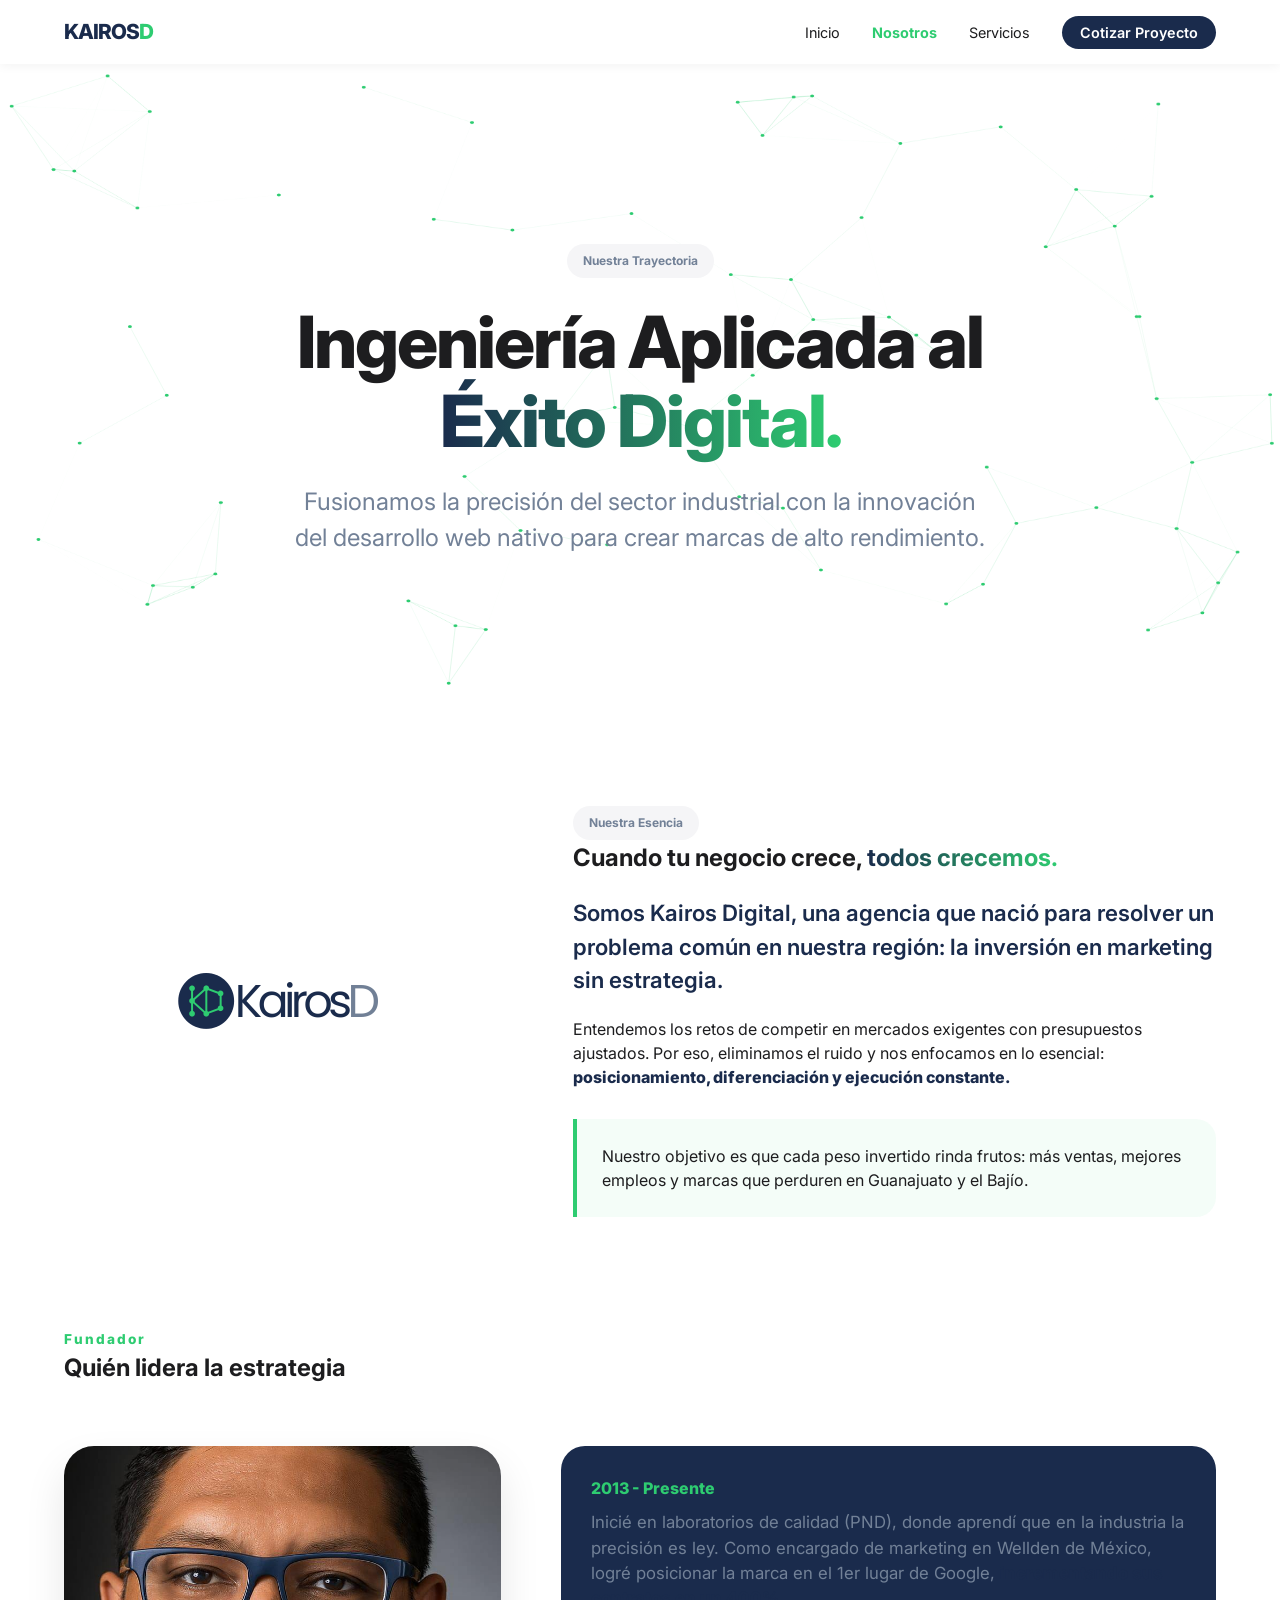
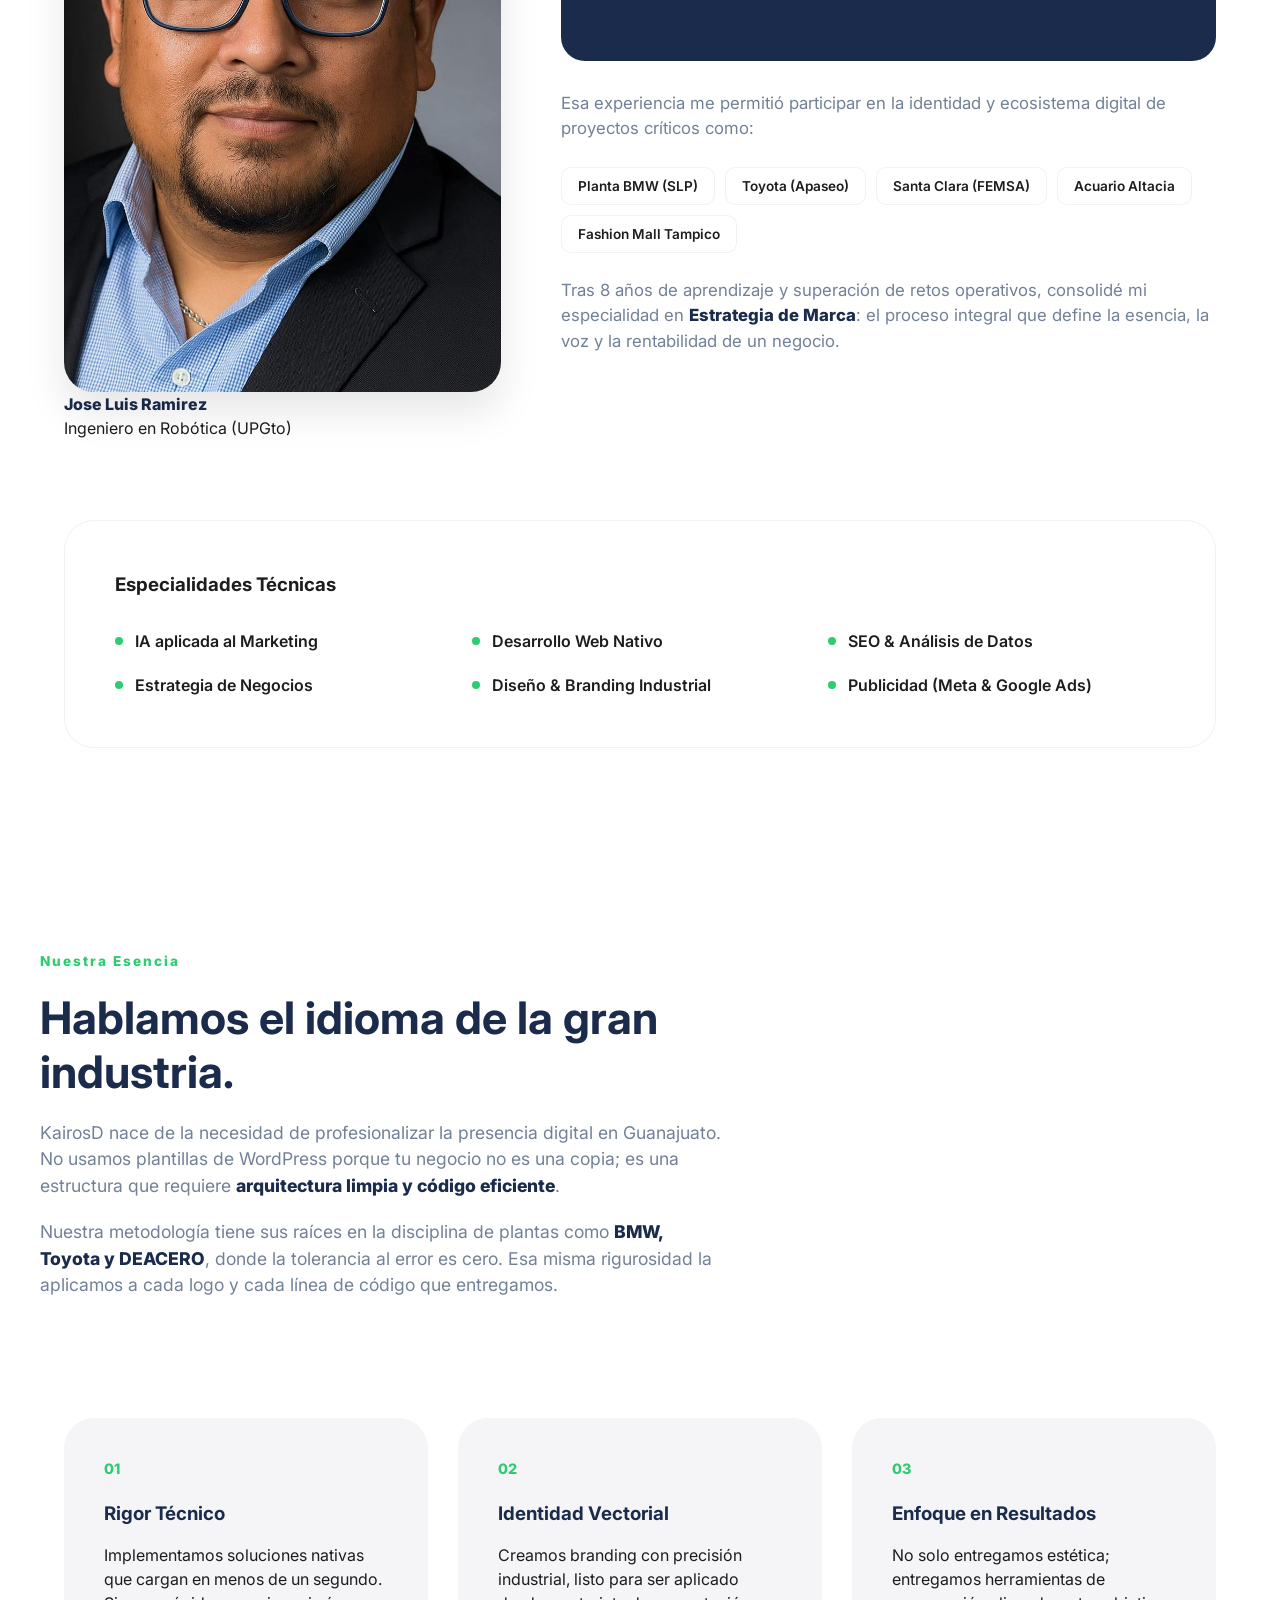
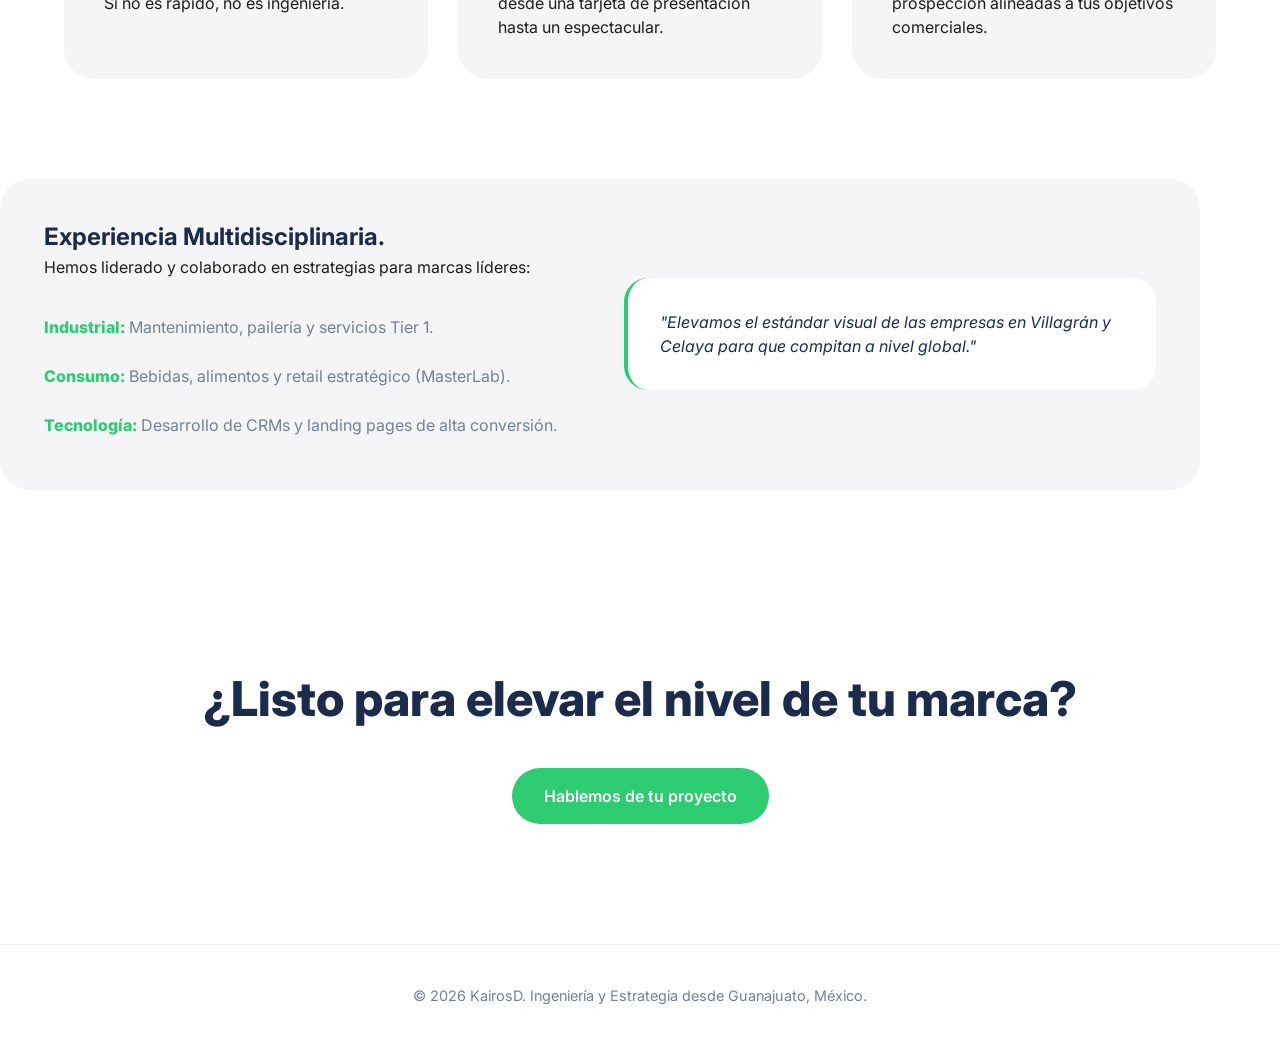
==== nosotros.html @ 1d69c6de "pagina nosotros" ====
<!DOCTYPE html>
<html lang="es">
<head>
    <meta charset="UTF-8">
    <meta name="viewport" content="width=device-width, initial-scale=1.0">
    <title>Nosotros | KairosD - Ingeniería de Marca</title>
    <link rel="stylesheet" href="assets/css/style.css">
    <link href="https://fonts.googleapis.com/css2?family=Inter:wght@300;400;600;800&display=swap" rel="stylesheet">
</head>
<body>

    <header id="navbar">
        <nav class="container">
            <div class="logo">KAIROS<span>D</span></div>
            
            <div class="menu-icon" id="menu-icon">
                <span></span>
                <span></span>
            </div>

            <ul class="nav-links" id="nav-links">
                <li><a href="index.html">Inicio</a></li>
                <li><a href="nosotros.html" class="active">Nosotros</a></li>
                <li><a href="servicios.html">Servicios</a></li>
                <li><a href="contacto.html" class="btn-apple">Cotizar Proyecto</a></li>
            </ul>
        </nav>
    </header>

    <main>
        <section class="hero about-hero">
            <canvas id="particle-canvas"></canvas>
            <div class="container hero-content-wrapper">
                <div class="hero-content reveal">
                    <span class="badge">Nuestra Trayectoria</span>
                    <h1>Ingeniería Aplicada al <br><span class="gradient-text">Éxito Digital.</span></h1>
                    <p>Fusionamos la precisión del sector industrial con la innovación del desarrollo web nativo para crear marcas de alto rendimiento.</p>
                </div>
            </div>
        </section>

<section class="about-description container">
    <div class="about-grid-main">
<div class="about-logo-area reveal">
    <div class="logo-display">
        <img src="assets/img/LogoKairosD.png" alt="KairosD Logo" class="logo-img">
    </div>
</div>
        <div class="about-text-area reveal">
            <span class="badge">Nuestra Esencia</span>
            <h2>Cuando tu negocio crece, <span class="gradient-text">todos crecemos.</span></h2>
            <p class="lead">Somos Kairos Digital, una agencia que nació para resolver un problema común en nuestra región: la inversión en marketing sin estrategia.</p>
            <p>Entendemos los retos de competir en mercados exigentes con presupuestos ajustados. Por eso, eliminamos el ruido y nos enfocamos en lo esencial: <strong>posicionamiento, diferenciación y ejecución constante.</strong></p>
            <div class="impact-box">
                <p>Nuestro objetivo es que cada peso invertido rinda frutos: más ventas, mejores empleos y marcas que perduren en Guanajuato y el Bajío.</p>
            </div>
        </div>
    </div>
</section>

<section class="leader-profile container">
    <div class="leader-header reveal">
        <span class="feature-number">Fundador</span>
        <h2>Quién lidera la estrategia</h2>
    </div>

    <div class="leader-grid">
        <div class="leader-image-container reveal">
            <div class="photo-wrapper">
                <img src="/assets/img/Fundador.jpg" alt="Jose Luis Ramirez - Fundador KairosD">
                <div class="photo-overlay"></div>
            </div>
            <div class="leader-education">
                <p><strong>Jose Luis Ramirez</strong></p>
                <p>Ingeniero en Robótica (UPGto)</p>
            </div>
        </div>

        <div class="leader-content reveal">
            <div class="milestone-card">
                <span class="milestone-year">2013 - Presente</span>
                <p>Inicié en laboratorios de calidad (PND), donde aprendí que en la industria la precisión es ley. Como encargado de marketing en Wellden de México, logré posicionar la marca en el 1er lugar de Google, <strong>incrementando sus contratos en un 400%.</strong></p>
            </div>
            
            <p>Esa experiencia me permitió participar en la identidad y ecosistema digital de proyectos críticos como:</p>
            <div class="projects-tag-cloud">
                <span>Planta BMW (SLP)</span>
                <span>Toyota (Apaseo)</span>
                <span>Santa Clara (FEMSA)</span>
                <span>Acuario Altacia</span>
                <span>Fashion Mall Tampico</span>
            </div>

            <p>Tras 8 años de aprendizaje y superación de retos operativos, consolidé mi especialidad en <strong>Estrategia de Marca</strong>: el proceso integral que define la esencia, la voz y la rentabilidad de un negocio.</p>
        </div>
    </div>

    <div class="skills-section reveal">
        <h3>Especialidades Técnicas</h3>
        <div class="skills-grid">
            <div class="skill-item"><span></span> IA aplicada al Marketing</div>
            <div class="skill-item"><span></span> Desarrollo Web Nativo</div>
            <div class="skill-item"><span></span> SEO & Análisis de Datos</div>
            <div class="skill-item"><span></span> Estrategia de Negocios</div>
            <div class="skill-item"><span></span> Diseño & Branding Industrial</div>
            <div class="skill-item"><span></span> Publicidad (Meta & Google Ads)</div>
        </div>
    </div>
</section>
        
        <section class="manifesto container">
            <div class="manifesto-grid">
                <div class="manifesto-text reveal">
                    <span class="feature-number">Nuestra Esencia</span>
                    <h2>Hablamos el idioma de la gran industria.</h2>
                    <p>KairosD nace de la necesidad de profesionalizar la presencia digital en Guanajuato. No usamos plantillas de WordPress porque tu negocio no es una copia; es una estructura que requiere <strong>arquitectura limpia y código eficiente</strong>.</p>
                    <p>Nuestra metodología tiene sus raíces en la disciplina de plantas como <strong>BMW, Toyota y DEACERO</strong>, donde la tolerancia al error es cero. Esa misma rigurosidad la aplicamos a cada logo y cada línea de código que entregamos.</p>
                </div>
                <div class="manifesto-visual reveal">
                    <div class="glass-box">
                        <span class="stat">8</span>
                        <p>Años escalando marcas en el Bajío</p>
                    </div>
                </div>
            </div>
        </section>

        <section class="values container">
            <div class="values-grid">
                <div class="value-card reveal">
                    <div class="value-icon">01</div>
                    <h3>Rigor Técnico</h3>
                    <p>Implementamos soluciones nativas que cargan en menos de un segundo. Si no es rápido, no es ingeniería.</p>
                </div>
                <div class="value-card reveal">
                    <div class="value-icon">02</div>
                    <h3>Identidad Vectorial</h3>
                    <p>Creamos branding con precisión industrial, listo para ser aplicado desde una tarjeta de presentación hasta un espectacular.</p>
                </div>
                <div class="value-card reveal">
                    <div class="value-icon">03</div>
                    <h3>Enfoque en Resultados</h3>
                    <p>No solo entregamos estética; entregamos herramientas de prospección alineadas a tus objetivos comerciales.</p>
                </div>
            </div>
        </section>

        <section class="authority-nosotros container reveal">
            <div class="container">
                <div class="auth-grid">
                    <div class="auth-text reveal">
                        <h2 style="color: var(--primary);">Experiencia Multidisciplinaria.</h2>
                        <p>Hemos liderado y colaborado en estrategias para marcas líderes:</p>
                        <ul class="auth-list" style="color: var(--secondary);">
                            <li><strong style="color: var(--accent);">Industrial:</strong> Mantenimiento, pailería y servicios Tier 1.</li>
                            <li><strong style="color: var(--accent);">Consumo:</strong> Bebidas, alimentos y retail estratégico (MasterLab).</li>
                            <li><strong style="color: var(--accent);">Tecnología:</strong> Desarrollo de CRMs y landing pages de alta conversión.</li>
                        </ul>
                    </div>
                    <div class="auth-quote reveal" style="border-left: 4px solid var(--accent); background: white;">
                        <p style="color: var(--primary);">"Elevamos el estándar visual de las empresas en Villagrán y Celaya para que compitan a nivel global."</p>
                    </div>
                </div>
            </div>
        </section>

        <section class="final-cta">
            <div class="container reveal">
                <h2>¿Listo para elevar el nivel de tu marca?</h2>
                <a href="contacto.html" class="btn-main">Hablemos de tu proyecto</a>
            </div>
        </section>
    </main>

    <footer>
        <div class="container">
            <p>&copy; 2026 KairosD. Ingeniería y Estrategia desde Guanajuato, México.</p>
        </div>
    </footer>

    <script src="assets/js/particles.js"></script>
    <script src="assets/js/main.js"></script>
</body>
</html>
---- assets/css/style.css ----
:root {
    --primary: #1a2b4c;
    --accent: #2ecc71;
    --secondary: #728197;
    --apple-bg: #f5f5f7;
    --white: #ffffff;
    --text-dark: #1d1d1f;
}

* { 
    margin: 0; 
    padding: 0; 
    box-sizing: border-box; 
}

body {
    font-family: 'Inter', -apple-system, sans-serif;
    color: var(--text-dark);
    background-color: var(--white);
    line-height: 1.5;
    overflow-x: hidden;
}

html, body {
    overflow-x: hidden;
    position: relative;
    width: 100%;
}
.container { 
    max-width: 1200px; 
    margin: 0 auto; 
    padding: 0 24px; 
}

/* --- NAVBAR (siempre visible) --- */
#navbar {
    background: rgba(255, 255, 255, 0.9);
    backdrop-filter: saturate(180%) blur(20px);
    -webkit-backdrop-filter: saturate(180%) blur(20px);
    position: sticky;
    top: 0;
    z-index: 1000;
    width: 100%;
    box-shadow: 0 2px 10px rgba(0,0,0,0.05);
}

nav { 
    height: 64px; 
    display: flex; 
    justify-content: space-between; 
    align-items: center; 
    position: relative;
}

.logo { 
    font-weight: 800; 
    font-size: 1.3rem; 
    color: var(--primary); 
    letter-spacing: -1px; 
    z-index: 1001;
}

.logo span { 
    color: var(--accent); 
}

/* --- MENÚ HAMBURGUESA (solo en móvil) --- */
.menu-icon {
    display: none;
    flex-direction: column;
    cursor: pointer;
    z-index: 1001;
    width: 30px;
    height: 30px;
    justify-content: center;
    align-items: center;
}

.menu-icon span {
    width: 25px;
    height: 3px;
    background: var(--primary);
    margin: 3px 0;
    transition: 0.4s;
    border-radius: 5px;
    display: block;
}

/* Animación del icono a "X" */
.menu-icon.toggle span:nth-child(1) {
    transform: rotate(-45deg) translate(-5px, 6px);
}

.menu-icon.toggle span:nth-child(2) {
    opacity: 0;
}

/* --- NAVIGATION LINKS --- */
.nav-links { 
    display: flex; 
    gap: 32px; 
    list-style: none; 
    align-items: center; 
}

.nav-links a {
    text-decoration: none;
    color: var(--text-dark);
    font-size: 0.9rem;
    transition: color 0.3s, font-weight 0.3s;
    cursor: pointer;
}

.nav-links a:hover {
    color: var(--accent);
}

.nav-links a.active {
    color: var(--accent);
    font-weight: 700;
}

.btn-apple { 
    background: var(--primary); 
    color: white !important; 
    padding: 8px 18px; 
    border-radius: 20px; 
    font-weight: 600; 
}

.btn-apple:hover {
    background: var(--accent);
    color: white !important;
}

/* --- HERO --- */
.hero { 
    padding: 160px 0 80px; 
    text-align: center; 
    background: transparent; 
    position: relative;
    overflow: hidden;
}

#particle-canvas {
    position: absolute;
    top: 0; 
    left: 0;
    width: 100%; 
    height: 100%;
    z-index: 1;
    pointer-events: none;
}

.hero-content-wrapper {
    position: relative;
    z-index: 2;
    pointer-events: none;
}

.hero-content-wrapper a, 
.hero-content-wrapper button {
    pointer-events: auto;
}

.badge { 
    background: var(--apple-bg); 
    padding: 8px 16px; 
    border-radius: 20px; 
    font-size: 0.75rem; 
    font-weight: 700; 
    color: var(--secondary); 
    display: inline-block;
}

.hero h1 { 
    font-size: clamp(2.5rem, 8vw, 4.5rem); 
    font-weight: 800; 
    letter-spacing: -2px; 
    margin: 24px 0; 
    line-height: 1.1; 
}

.gradient-text {
    background: linear-gradient(90deg, var(--primary), var(--accent));
    background-clip: text; 
    -webkit-background-clip: text;
    -webkit-text-fill-color: transparent; 
    color: transparent;
}

.hero p { 
    font-size: clamp(1.1rem, 3vw, 1.5rem); 
    color: var(--secondary); 
    max-width: 700px; 
    margin: 0 auto 40px; 
}

.cta-group { 
    display: flex; 
    justify-content: center; 
    align-items: center; 
    gap: 20px; 
}

.btn-main { 
    background: var(--accent); 
    color: white; 
    padding: 16px 32px; 
    border-radius: 30px; 
    text-decoration: none; 
    font-weight: 600; 
    transition: 0.3s; 
    display: inline-block;
}

.btn-main:hover {
    background: var(--primary);
    transform: translateY(-2px);
    box-shadow: 0 10px 20px rgba(46, 204, 113, 0.2);
}

.btn-link { 
    color: var(--primary); 
    text-decoration: none; 
    font-weight: 600; 
    transition: 0.3s;
}

.btn-link:hover {
    color: var(--accent);
    transform: translateX(5px);
}

/* --- PROBLEM & TECH STACK --- */
.problem { 
    padding: 80px 0; 
    background: white; 
}

.glass-card { 
    background: white; 
    padding: clamp(2rem, 5vw, 4rem); 
    border-radius: 24px; 
    box-shadow: 0 10px 30px rgba(0,0,0,0.03); 
    text-align: center; 
}

.tech-stack { 
    display: flex; 
    justify-content: center; 
    align-items: center; 
    gap: 20px; 
    margin-top: 40px; 
    flex-wrap: wrap; 
}

@keyframes iconWave {
    0%, 100% { 
        transform: scale(1); 
        opacity: 0.5; 
        filter: grayscale(100%); 
    }
    50% { 
        transform: scale(1.3); 
        opacity: 1; 
        filter: grayscale(0%); 
    }
}

.tech-stack img { 
    width: 35px; 
    height: 35px; 
    transition: 0.4s; 
    animation: iconWave 3s infinite ease-in-out;
}

.tech-stack:hover img {
    animation-play-state: paused;
    opacity: 0.3;
    filter: grayscale(100%);
}

.tech-stack img:hover { 
    transform: scale(1.4) !important; 
    opacity: 1 !important; 
    filter: grayscale(0%) !important; 
}

.tech-stack img:nth-child(1) { animation-delay: 0.0s; }
.tech-stack img:nth-child(2) { animation-delay: 0.2s; }
.tech-stack img:nth-child(3) { animation-delay: 0.4s; }
.tech-stack img:nth-child(4) { animation-delay: 0.6s; }
.tech-stack img:nth-child(5) { animation-delay: 0.8s; }
.tech-stack img:nth-child(6) { animation-delay: 1.0s; }

/* --- SECCIÓN DE SERVICIOS --- */
.service-grid { 
    display: grid; 
    grid-template-columns: repeat(auto-fit, minmax(320px, 1fr)); 
    gap: 32px; 
    padding: 60px 0; 
}

.service-card { 
    background: linear-gradient(145deg, #ffffff, #fbfbfb);
    padding: 32px; 
    border-radius: 28px; 
    border: 1px solid rgba(0,0,0,0.05); 
    transition: all 0.4s cubic-bezier(0.165, 0.84, 0.44, 1);
    display: flex; 
    flex-direction: column; 
    justify-content: space-between;
}

.service-card:hover { 
    border-color: var(--accent); 
    transform: translateY(-8px); 
    box-shadow: 0 20px 40px rgba(46, 204, 113, 0.08); 
}

.service-image {
    width: 100%; 
    aspect-ratio: 1 / 1; 
    margin-bottom: 24px; 
    border-radius: 20px;
    overflow: hidden; 
    position: relative; 
    background-color: var(--apple-bg); 
    display: flex; 
    justify-content: center; 
    align-items: center;
}

.service-image img { 
    width: 100%; 
    height: 100%; 
    object-fit: cover; 
    transition: transform 0.6s ease; 
}

.service-card:hover .service-image img { 
    transform: scale(1.1); 
}

.service-tag {
    position: absolute; 
    bottom: 15px; 
    left: 15px; 
    background: rgba(26, 43, 76, 0.85);
    color: white; 
    padding: 6px 14px; 
    border-radius: 12px; 
    font-size: 0.7rem; 
    font-weight: 700;
    text-transform: uppercase; 
    letter-spacing: 1px; 
    backdrop-filter: blur(8px);
}

.service-info h3 { 
    margin-bottom: 12px; 
    font-size: 1.6rem; 
    color: var(--primary); 
}

.service-features { 
    list-style: none; 
    margin: 24px 0; 
    padding: 0; 
}

.service-features li { 
    font-size: 0.9rem; 
    color: var(--secondary); 
    margin-bottom: 10px; 
    display: flex; 
    align-items: center; 
    gap: 12px; 
}

.service-features li span { 
    color: var(--accent); 
    font-weight: 800; 
}

.service-link { 
    display: inline-block; 
    color: var(--primary); 
    text-decoration: none; 
    font-weight: 700; 
    font-size: 0.95rem; 
    transition: 0.3s;
}

.service-link:hover {
    color: var(--accent);
    transform: translateX(5px);
}

/* --- FEATURES GRID --- */
.features-grid { 
    display: grid; 
    grid-template-columns: repeat(auto-fit, minmax(250px, 1fr)); 
    gap: 32px; 
    padding: 100px 0; 
}

.feature-item { 
    position: relative; 
    padding: 20px; 
    transition: 0.3s; 
}

.feature-header { 
    display: flex; 
    align-items: center; 
    gap: 15px; 
    margin-bottom: 20px; 
}

.feature-number { 
    font-size: 0.85rem; 
    font-weight: 800; 
    color: var(--accent); 
    letter-spacing: 2px; 
}

.feature-line { 
    height: 1px; 
    flex-grow: 1; 
    background: linear-gradient(90deg, var(--accent), transparent); 
    opacity: 0.3; 
}

.feature-item h4 { 
    font-size: 1.25rem; 
    font-weight: 700; 
    color: var(--primary); 
    margin-bottom: 12px; 
}

.feature-item p { 
    font-size: 0.95rem; 
    color: var(--secondary); 
    line-height: 1.6; 
}

.feature-item:hover { 
    transform: translateY(-5px); 
}

.feature-item:hover .feature-line { 
    opacity: 1; 
    background: linear-gradient(90deg, var(--accent), var(--primary)); 
}

/* --- AUTHORITY & FOOTER --- */
.authority { 
    background: var(--primary); 
    color: white; 
    padding: 80px 0; 
}

.auth-grid { 
    display: grid; 
    grid-template-columns: repeat(auto-fit, minmax(300px, 1fr)); 
    gap: 48px; 
    align-items: center; 
}

.auth-list { 
    list-style: none; 
    margin-top: 24px; 
}

.auth-list li { 
    padding: 12px 0; 
    border-bottom: 1px solid rgba(255,255,255,0.1); 
}

.auth-quote { 
    background: rgba(255,255,255,0.05); 
    padding: 32px; 
    border-radius: 24px; 
    font-style: italic; 
}

/* --- FINAL CTA --- */
.final-cta { 
    padding: 120px 0; 
    text-align: center; 
}

.final-cta .container {
    display: flex;
    flex-direction: column;
    align-items: center;
    gap: 40px;
}

.final-cta h2 {
    font-size: clamp(2rem, 5vw, 3rem);
    font-weight: 800;
    color: var(--primary);
    line-height: 1.2;
    margin-bottom: 0;
}

footer { 
    padding: 40px 0; 
    border-top: 1px solid #eee; 
    text-align: center; 
    color: var(--secondary); 
    font-size: 0.9rem; 
}

/* --- ANIMACIONES --- */
.reveal { 
    opacity: 0; 
    transform: translateY(30px); 
    transition: 1s ease; 
}

.reveal.active { 
    opacity: 1; 
    transform: translateY(0); 
}

/* --- ESTILOS PÁGINA NOSOTROS --- */
.about-hero {
    padding: 180px 0 100px;
}

.manifesto { 
    padding: 100px 0; 
}

.manifesto-grid {
    display: grid;
    grid-template-columns: 1.2fr 0.8fr;
    gap: 60px;
    align-items: center;
}

.manifesto-text h2 {
    font-size: 2.8rem;
    margin: 20px 0;
    color: var(--primary);
    line-height: 1.2;
}

.manifesto-text p {
    color: var(--secondary);
    margin-bottom: 20px;
    font-size: 1.1rem;
}

.glass-box {
    background: linear-gradient(135deg, rgba(46, 204, 113, 0.1), rgba(255, 255, 255, 0.4));
    border: 1px solid rgba(46, 204, 113, 0.2);
    padding: 60px;
    border-radius: 40px;
    text-align: center;
    backdrop-filter: blur(10px);
    transition: 0.5s;
}

.glass-box:hover {
    transform: scale(1.05);
    background: rgba(46, 204, 113, 0.15);
}

.stat {
    display: block;
    font-size: 4rem;
    font-weight: 800;
    color: var(--accent);
    margin-bottom: 10px;
}

.values-grid {
    display: grid;
    grid-template-columns: repeat(auto-fit, minmax(300px, 1fr));
    gap: 30px;
    margin-bottom: 100px;
}

.value-card {
    background: var(--apple-bg);
    padding: 40px;
    border-radius: 30px;
    transition: 0.4s cubic-bezier(0.165, 0.84, 0.44, 1);
}

.value-card:hover {
    background: var(--white);
    box-shadow: 0 30px 60px rgba(0,0,0,0.05);
    transform: translateY(-10px);
}

.value-icon {
    font-size: 0.9rem;
    font-weight: 800;
    color: var(--accent);
    margin-bottom: 20px;
}

.value-card h3 {
    margin-bottom: 15px;
    color: var(--primary);
}

.about-grid-main {
    display: grid;
    grid-template-columns: 1fr 1.5fr;
    gap: 80px;
    padding: 100px 0;
    align-items: center;
}

.logo-display {
    background: white;
    padding: 80px;
    border-radius: 40px;
    text-align: center;
}

.logo-display .logo { 
    font-size: 3rem; 
}

.logo-img {
    max-width: 250px; /* Ajusta este ancho según el diseño de tu logo */
    height: auto;     /* Mantiene la proporción */
    display: block;
    margin: 0 auto 20px; /* Lo centra y le da espacio respecto a la tagline */
    transition: transform 0.3s ease;
}

/* Efecto sutil al pasar el mouse (opcional, estilo Apple) */
.logo-display:hover .logo-img {
    transform: scale(1.02);
}
.tagline { 
    margin-top: 15px; 
    font-weight: 700; 
    color: var(--secondary); 
    font-size: 0.8rem; 
    text-transform: uppercase; 
}

.lead { 
    font-size: 1.4rem; 
    font-weight: 600; 
    color: var(--primary); 
    margin: 20px 0; 
}

.impact-box {
    margin-top: 30px;
    padding: 25px;
    border-left: 4px solid var(--accent);
    background: rgba(46, 204, 113, 0.05);
    border-radius: 0 20px 20px 0;
}

.leader-profile { 
    padding-bottom: 100px; 
}

.leader-header { 
    margin-bottom: 60px; 
}

.leader-grid {
    display: grid;
    grid-template-columns: 0.8fr 1.2fr;
    gap: 60px;
}

.photo-wrapper {
    width: 100%;
    aspect-ratio: 4/5;
    background: var(--apple-bg);
    border-radius: 30px;
    overflow: hidden;
    position: relative;
    box-shadow: 0 20px 40px rgba(0,0,0,0.1);
}

.photo-wrapper img { 
    width: 100%; 
    height: 100%; 
    object-fit: cover; 
}

.milestone-card {
    background: var(--primary);
    color: white;
    padding: 30px;
    border-radius: 24px;
    margin-bottom: 30px;
}

.milestone-year { 
    color: var(--accent); 
    font-weight: 800; 
    display: block; 
    margin-bottom: 10px; 
}

.projects-tag-cloud {
    display: flex;
    flex-wrap: wrap;
    gap: 10px;
    margin: 25px 0;
}

.projects-tag-cloud span {
    background: white;
    border: 1px solid rgba(0,0,0,0.05);
    padding: 8px 16px;
    border-radius: 10px;
    font-size: 0.85rem;
    font-weight: 600;
    transition: 0.3s;
}

.projects-tag-cloud span:hover {
    border-color: var(--accent);
    color: var(--accent);
    transform: translateY(-2px);
}

.skills-section {
    margin-top: 80px;
    background: var(--white);
    padding: 50px;
    border-radius: 30px;
    border: 1px solid rgba(0,0,0,0.05);
}

.skills-grid {
    display: grid;
    grid-template-columns: repeat(auto-fit, minmax(250px, 1fr));
    gap: 20px;
    margin-top: 30px;
}

.skill-item {
    display: flex;
    align-items: center;
    gap: 12px;
    font-weight: 600;
}

.skill-item span {
    width: 8px;
    height: 8px;
    background: var(--accent);
    border-radius: 50%;
}

.leader-content p {
    margin-bottom: 20px;
    font-size: 1.05rem;
    color: var(--secondary);
}

strong {
    color: var(--primary);
    font-weight: 800;
}

.authority-nosotros {
    background: var(--apple-bg);
    color: var(--text-dark);
    border-radius: 30px; /* Reducido un poco para móvil */
    margin: 0 0 60px 0; /* Quitamos el margen lateral (20px) que empujaba el contenido */
    padding: 40px 20px; /* El padding interno crea el espacio con el borde */
    width: 100%;
}

/* --- MEDIA QUERIES (MÓVIL) --- */
@media (max-width: 850px) {
    .menu-icon {
        display: flex;
    }

    /* Reset para móvil - los enlaces no deben mostrarse en absoluto cuando están ocultos */
    .nav-links {
        position: fixed;
        top: 64px;
        right: -110%; /* Cambiamos de right a left para mejor control */
        width: 100%;
        height: calc(100vh - 64px);
        flex-direction: column;
        background: white;
        padding: 40px;
        transition: 0.4s cubic-bezier(0.165, 0.84, 0.44, 1); /* Cambiamos a left */
        display: flex;
        z-index: 999;
        box-shadow: -5px 0 20px rgba(0,0,0,0.1);
        visibility: hidden;
        pointer-events: none;
    }

    .nav-links.active {
        right: 0; /* Ahora se desliza desde la izquierda */
        visibility: visible;
        pointer-events: auto;
    }

    /* Aseguramos que el body no pueda hacer scroll cuando el menú está abierto */
    body.menu-open {
        overflow: hidden;
    }

    .nav-links li {
        width: 100%;
        text-align: center;
        opacity: 0;
        transform: translateY(20px);
        transition: opacity 0.3s ease, transform 0.3s ease;
        transition-delay: 0.1s;
    }

    .nav-links.active li {
        opacity: 1;
        transform: translateY(0);
    }

    /* Efecto escalonado para los items del menú */
    .nav-links.active li:nth-child(1) { transition-delay: 0.1s; }
    .nav-links.active li:nth-child(2) { transition-delay: 0.2s; }
    .nav-links.active li:nth-child(3) { transition-delay: 0.3s; }
    .nav-links.active li:nth-child(4) { transition-delay: 0.4s; }

    .nav-links a {
        display: block;
        padding: 15px;
        font-size: 1.1rem;
        border-bottom: 1px solid rgba(0,0,0,0.05);
        width: 100%;
        text-align: center;
    }

    .nav-links a.btn-apple {
        margin-top: 20px;
        border-bottom: none;
        background: var(--primary);
        color: white !important;
        border-radius: 30px;
        padding: 15px 30px;
        width: auto;
        display: inline-block;
    }

    .cta-group {
        flex-direction: column;
        width: 100%;
    }
    
    .cta-group a {
        width: 100%;
        text-align: center;
    }
    
    .logo {
        font-size: 1.1rem;
        z-index: 1000;
    }

    .logo-display {
        padding: 40px 20px;
        width: 100%;
        border-radius: 24px;
    }

    /* Overlay para cuando el menú está abierto */
    .menu-overlay {
        display: none;
        position: fixed;
        top: 0;
        left: 0;
        width: 100%;
        height: 100%;
        background: rgba(0, 0, 0, 0.5);
        z-index: 998;
        opacity: 0;
        transition: opacity 0.3s ease;
    }

    .menu-overlay.active {
        display: block;
        opacity: 1;
    }
    
    .manifesto-grid {
        grid-template-columns: 1fr;
        text-align: center;
    }
    
    .manifesto-text h2 { 
        font-size: 2rem; 
    }

    .hero {
        overflow: hidden;
        position: relative;
        width: 100%;
        padding: 120px 0 60px;
    }

    .btn-main, .btn-link {
        display: block;
        width: 100%;
    }

    .about-grid-main {
        display: flex;
        flex-direction: column;
        gap: 40px;
        width: 100%;
    }

    /* Aseguramos que el área del logo no sea más ancha que la pantalla */
    .about-logo-area {
        width: 100%;
        display: flex;
        justify-content: center;
        text-align: center;
    }

    /* Ajustamos el área de texto para que respete los bordes */
    .about-text-area {
        width: 100%;
        padding: 0; /* Quitamos paddings laterales que puedan sumar ancho */
    }

    /* Reducimos el tamaño del título para que no fuerce el ancho */
    .about-text-area h2 {
        font-size: 1.8rem;
        line-height: 1.3;
    }

    /* La caja de impacto debe ser flexible */
    .impact-box {
        margin: 20px 0;
        padding: 20px;
        width: 100%;
    }

    .logo-img {
        max-width: 180px; /* Más pequeño en celulares para que no sature */
    }
    
    .logo-display {
        padding: 40px 20px; /* Reducimos el espacio interno en móvil */
    }
}

@media (max-width: 900px) {
    .about-grid-main, 
    .leader-grid { 
        grid-template-columns: 1fr; 
        gap: 40px; 
    }
    
    .about-logo-area { 
        order: 2; 
    }
    
    .about-text-area { 
        order: 1; 
    }
}

@media (min-width: 851px) and (max-width: 1024px) {
    .hero h1 {
        font-size: 3.5rem;
    }
    
    .service-grid {
        grid-template-columns: repeat(2, 1fr);
    }
}
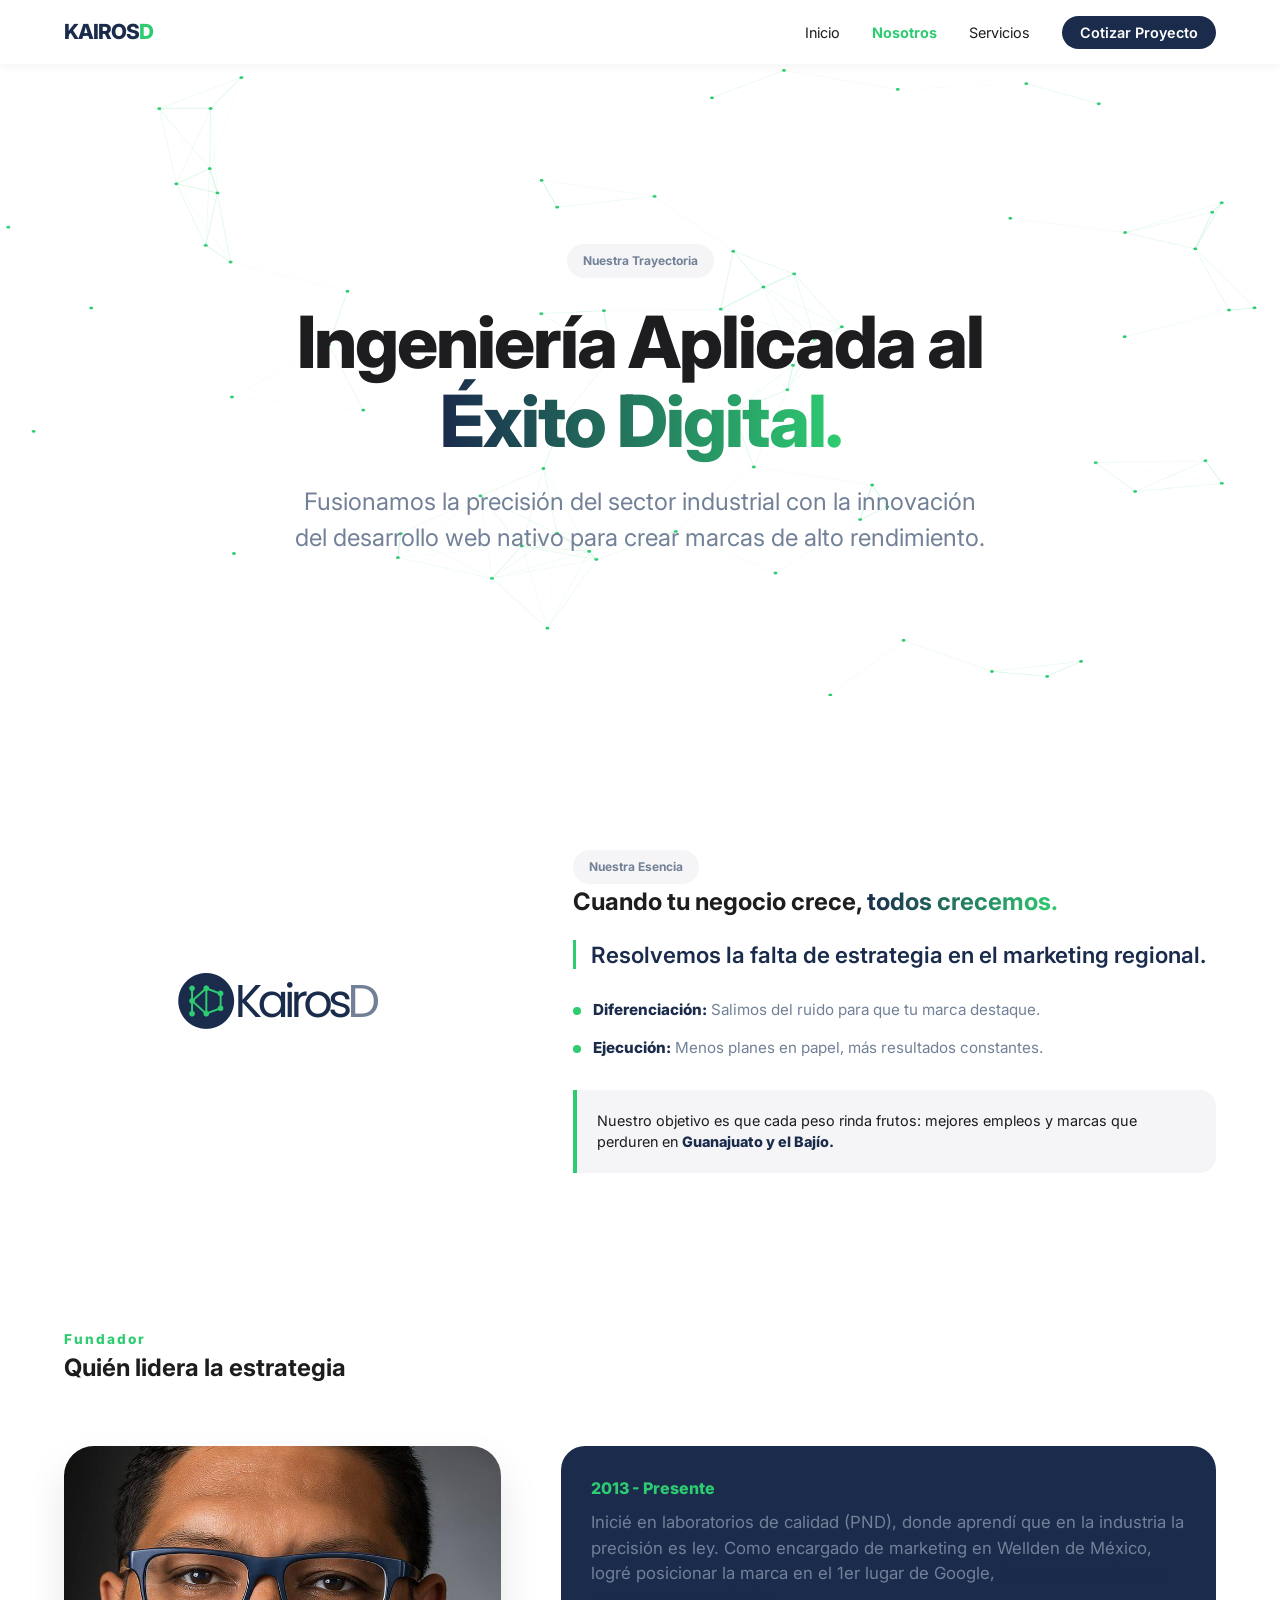
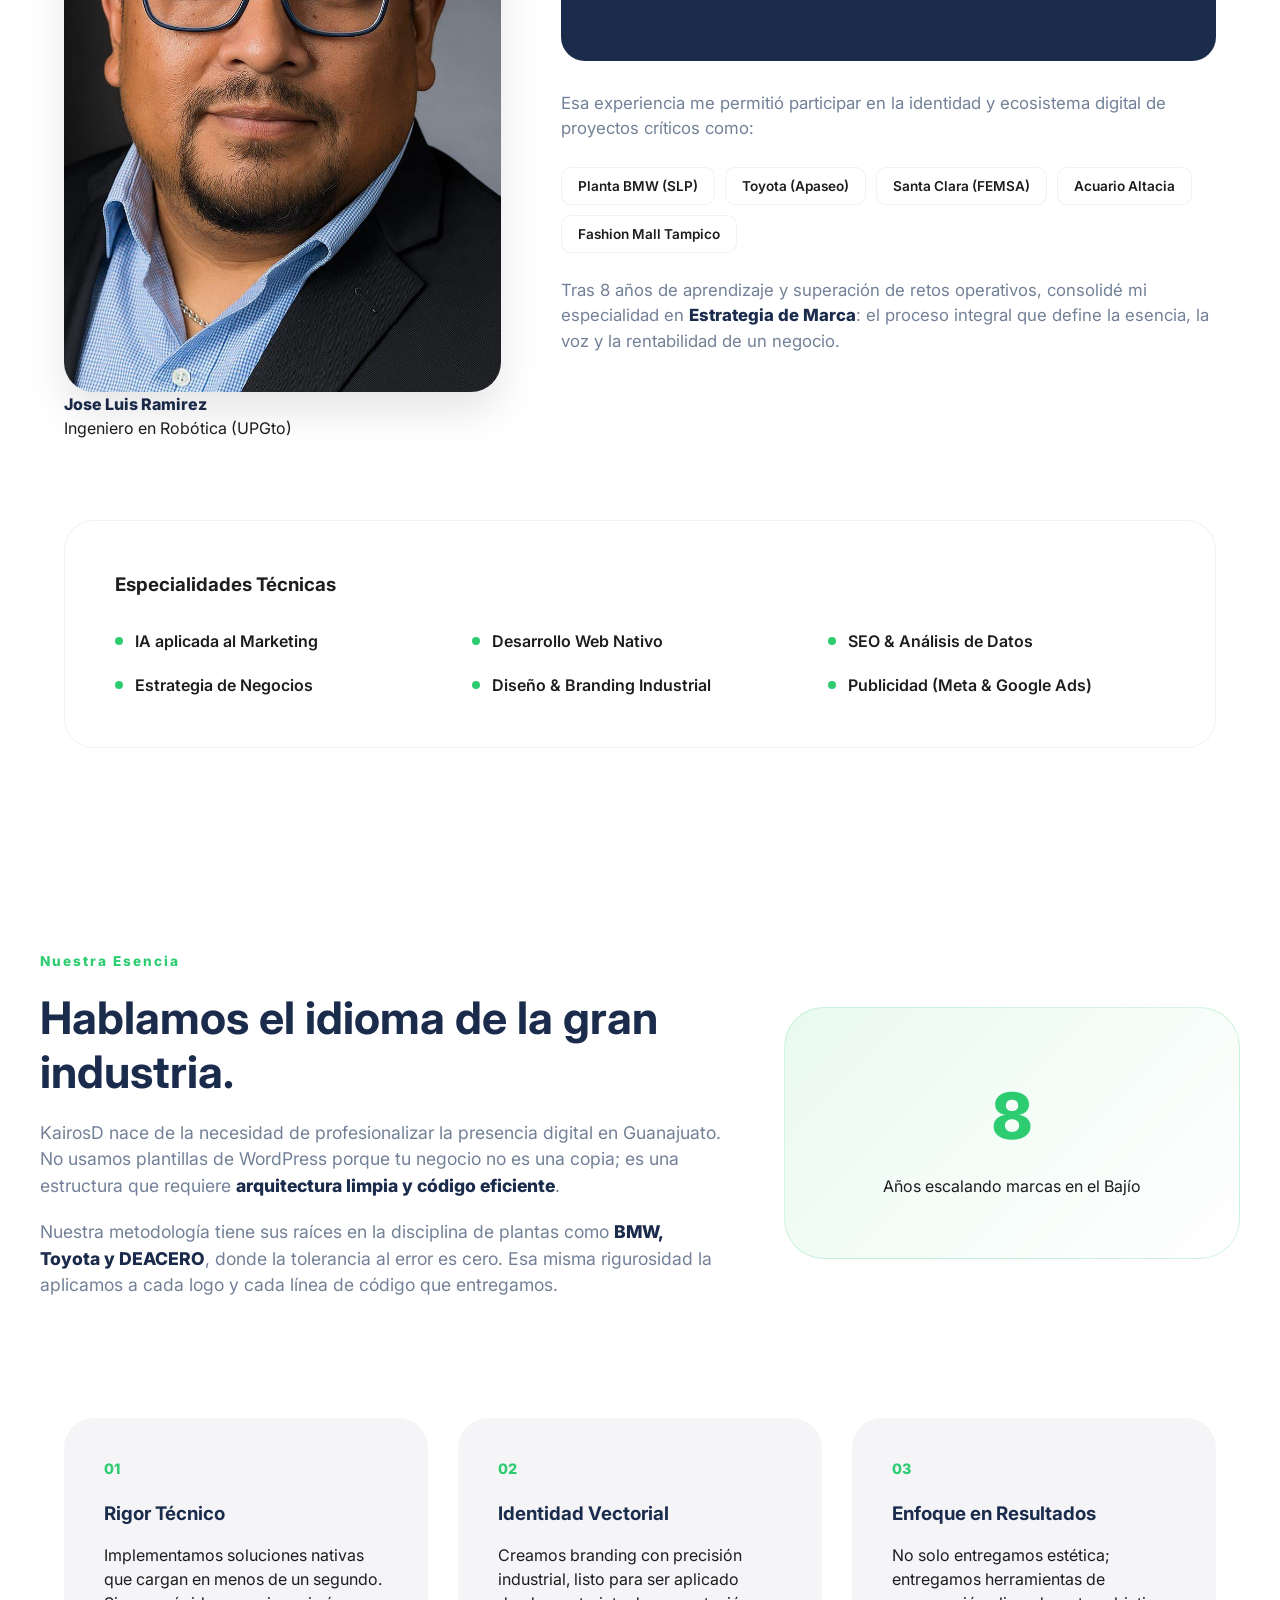
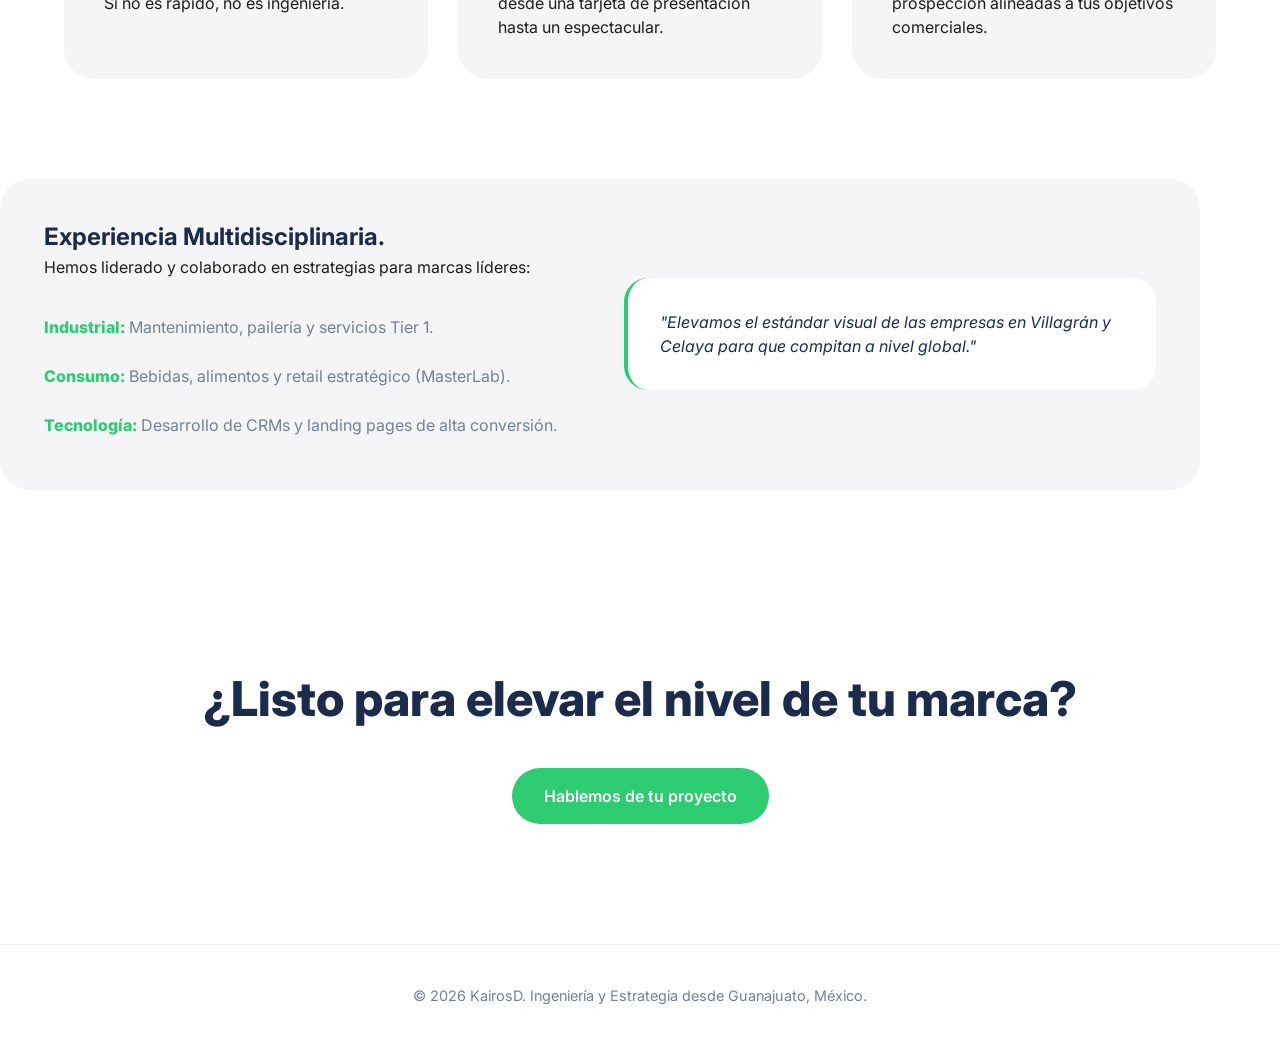
==== commit 3d0ff36b: "pagina nosotros" ====
--- a/nosotros.html
+++ b/nosotros.html
@@ -41,18 +41,31 @@
 
 <section class="about-description container">
     <div class="about-grid-main">
-<div class="about-logo-area reveal">
-    <div class="logo-display">
-        <img src="assets/img/LogoKairosD.png" alt="KairosD Logo" class="logo-img">
-    </div>
-</div>
+        <div class="about-logo-area reveal">
+            <div class="logo-display">
+                <img src="assets/img/LogoKairosD.png" alt="KairosD Logo" class="logo-img">
+            </div>
+        </div>
+        
         <div class="about-text-area reveal">
             <span class="badge">Nuestra Esencia</span>
             <h2>Cuando tu negocio crece, <span class="gradient-text">todos crecemos.</span></h2>
-            <p class="lead">Somos Kairos Digital, una agencia que nació para resolver un problema común en nuestra región: la inversión en marketing sin estrategia.</p>
-            <p>Entendemos los retos de competir en mercados exigentes con presupuestos ajustados. Por eso, eliminamos el ruido y nos enfocamos en lo esencial: <strong>posicionamiento, diferenciación y ejecución constante.</strong></p>
+            
+            <p class="lead">Resolvemos la falta de estrategia en el marketing regional.</p>
+            
+            <div class="about-features">
+                <div class="about-feature-item">
+                    <span class="dot"></span>
+                    <p><strong>Diferenciación:</strong> Salimos del ruido para que tu marca destaque.</p>
+                </div>
+                <div class="about-feature-item">
+                    <span class="dot"></span>
+                    <p><strong>Ejecución:</strong> Menos planes en papel, más resultados constantes.</p>
+                </div>
+            </div>
+
             <div class="impact-box">
-                <p>Nuestro objetivo es que cada peso invertido rinda frutos: más ventas, mejores empleos y marcas que perduren en Guanajuato y el Bajío.</p>
+                <p>Nuestro objetivo es que cada peso rinda frutos: mejores empleos y marcas que perduren en <strong>Guanajuato y el Bajío.</strong></p>
             </div>
         </div>
     </div>
--- a/assets/css/style.css
+++ b/assets/css/style.css
@@ -658,11 +658,11 @@
 }
 
 .impact-box {
-    margin-top: 30px;
-    padding: 25px;
+    background: var(--apple-bg); /* Fondo suave */
     border-left: 4px solid var(--accent);
-    background: rgba(46, 204, 113, 0.05);
-    border-radius: 0 20px 20px 0;
+    padding: 20px;
+    border-radius: 0 16px 16px 0;
+    font-size: 0.9rem;
 }
 
 .leader-profile { 
@@ -780,6 +780,42 @@
     margin: 0 0 60px 0; /* Quitamos el margen lateral (20px) que empujaba el contenido */
     padding: 40px 20px; /* El padding interno crea el espacio con el borde */
     width: 100%;
+}
+
+.about-text-area .lead {
+    font-size: clamp(1.1rem, 4vw, 1.4rem); /* Tamaño fluido */
+    line-height: 1.3;
+    margin-bottom: 25px;
+    color: var(--primary);
+    border-left: 3px solid var(--accent); /* Un toque visual de diseño Apple */
+    padding-left: 15px;
+}
+
+.about-features {
+    display: flex;
+    flex-direction: column;
+    gap: 15px;
+    margin: 30px 0;
+}
+
+.about-feature-item {
+    display: flex;
+    align-items: flex-start;
+    gap: 12px;
+}
+
+.about-feature-item .dot {
+    min-width: 8px;
+    height: 8px;
+    background: var(--accent);
+    border-radius: 50%;
+    margin-top: 8px;
+}
+
+.about-feature-item p {
+    font-size: 0.95rem;
+    color: var(--secondary);
+    margin: 0; /* Quitamos márgenes de párrafos internos */
 }
 
 /* --- MEDIA QUERIES (MÓVIL) --- */
@@ -919,24 +955,20 @@
     }
 
     .about-grid-main {
-        display: flex;
-        flex-direction: column;
-        gap: 40px;
-        width: 100%;
+        gap: 20px; /* Reducimos espacio entre logo y texto */
+        padding: 40px 0; /* Menos espacio muerto arriba y abajo */
     }
 
     /* Aseguramos que el área del logo no sea más ancha que la pantalla */
     .about-logo-area {
-        width: 100%;
-        display: flex;
-        justify-content: center;
-        text-align: center;
+        order: -1; /* El logo siempre arriba en móvil */
+        margin-bottom: 10px;
     }
 
     /* Ajustamos el área de texto para que respete los bordes */
-    .about-text-area {
-        width: 100%;
-        padding: 0; /* Quitamos paddings laterales que puedan sumar ancho */
+    .about-text-area h2 {
+        font-size: 1.7rem;
+        margin: 15px 0;
     }
 
     /* Reducimos el tamaño del título para que no fuerce el ancho */
@@ -957,8 +989,11 @@
     }
     
     .logo-display {
-        padding: 40px 20px; /* Reducimos el espacio interno en móvil */
-    }
+        padding: 30px; /* Menos aire en el logo para no empujar el texto muy abajo */
+        background: transparent; /* Opcional: para que se vea más integrado en móvil */
+    }
+
+
 }
 
 @media (max-width: 900px) {
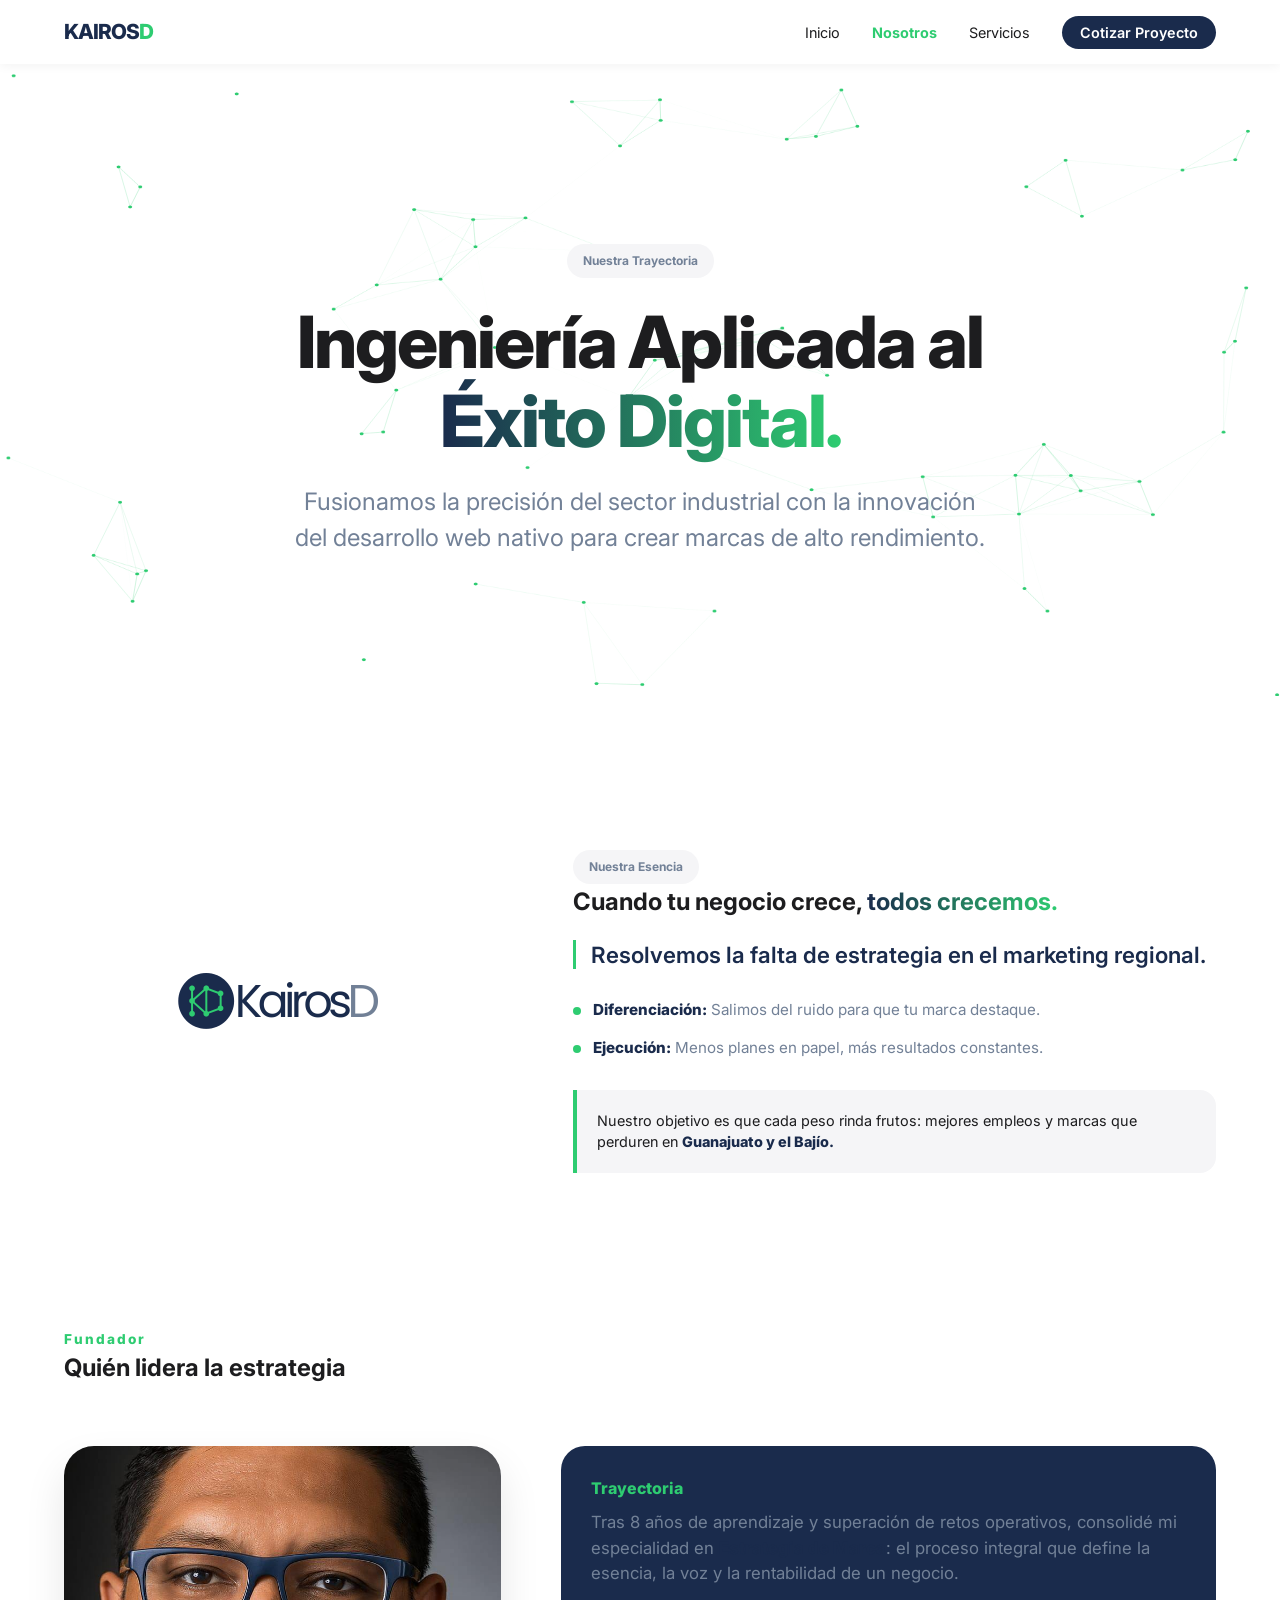
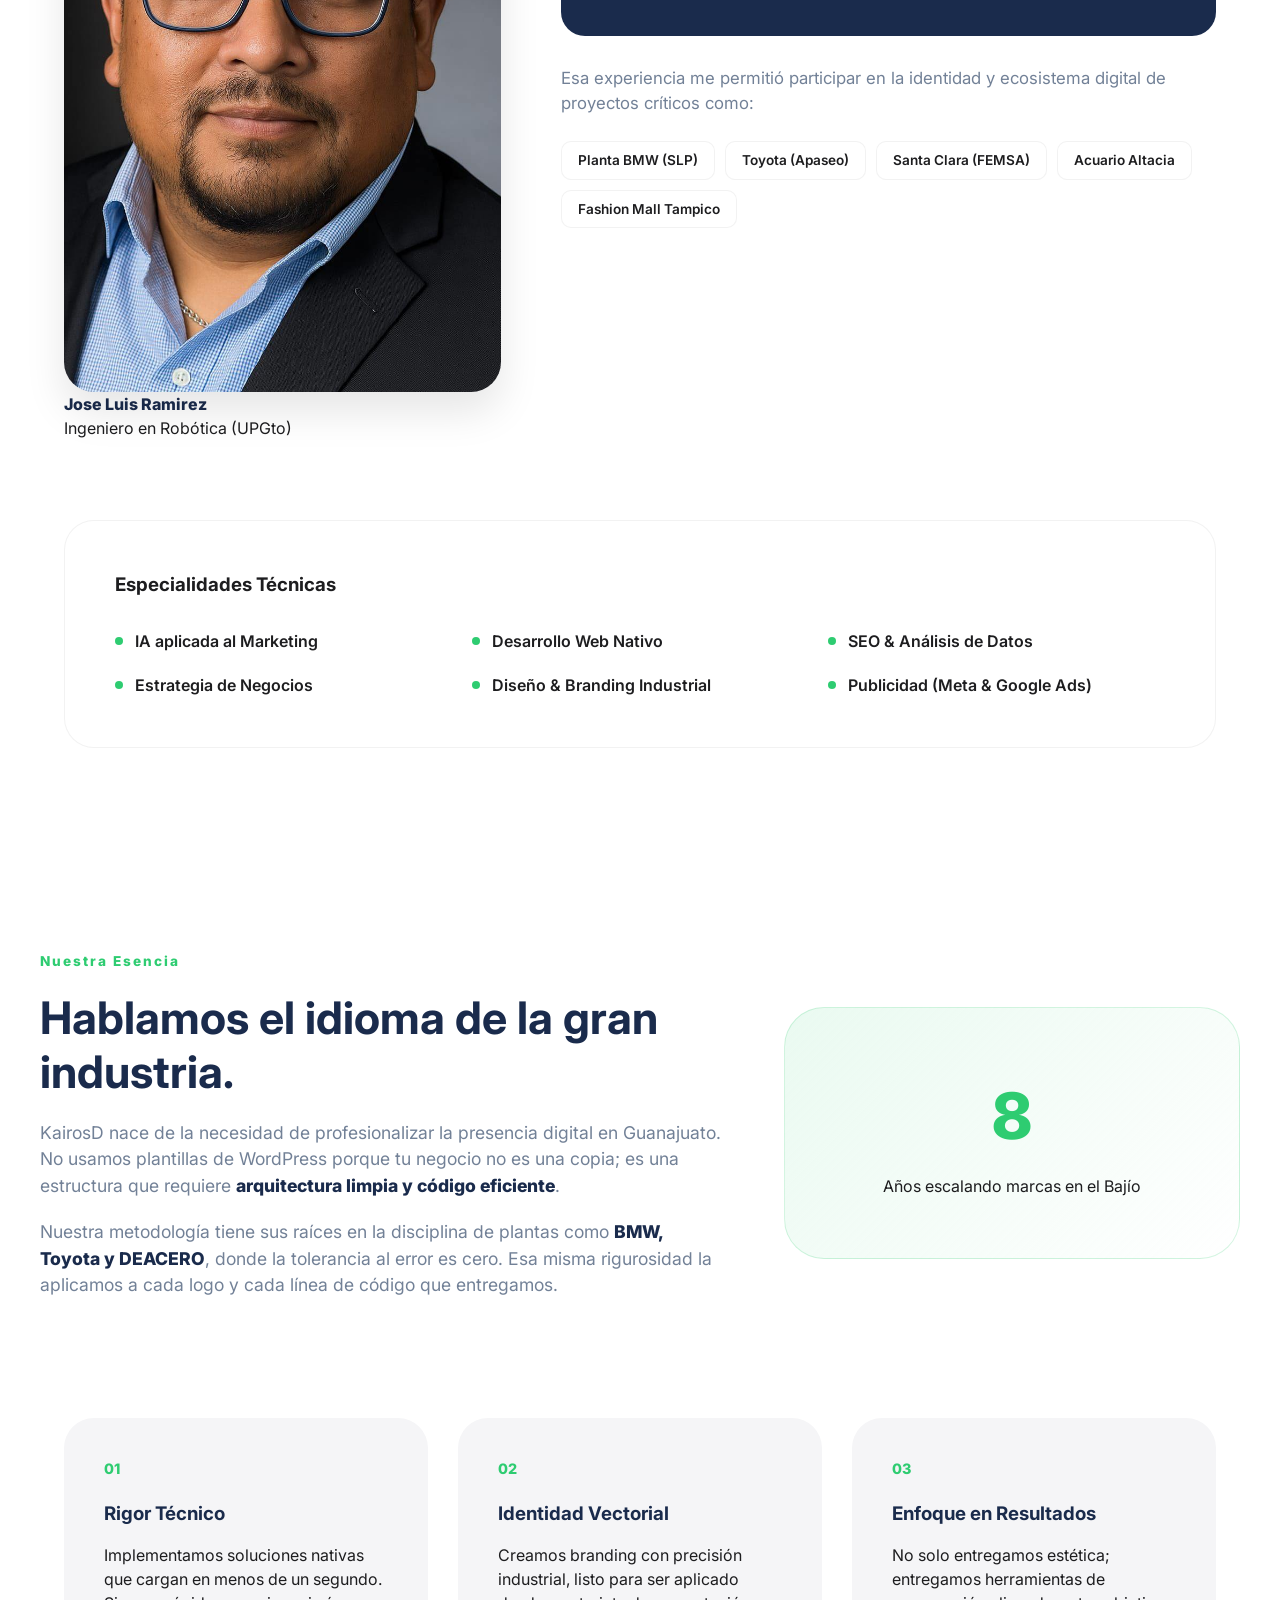
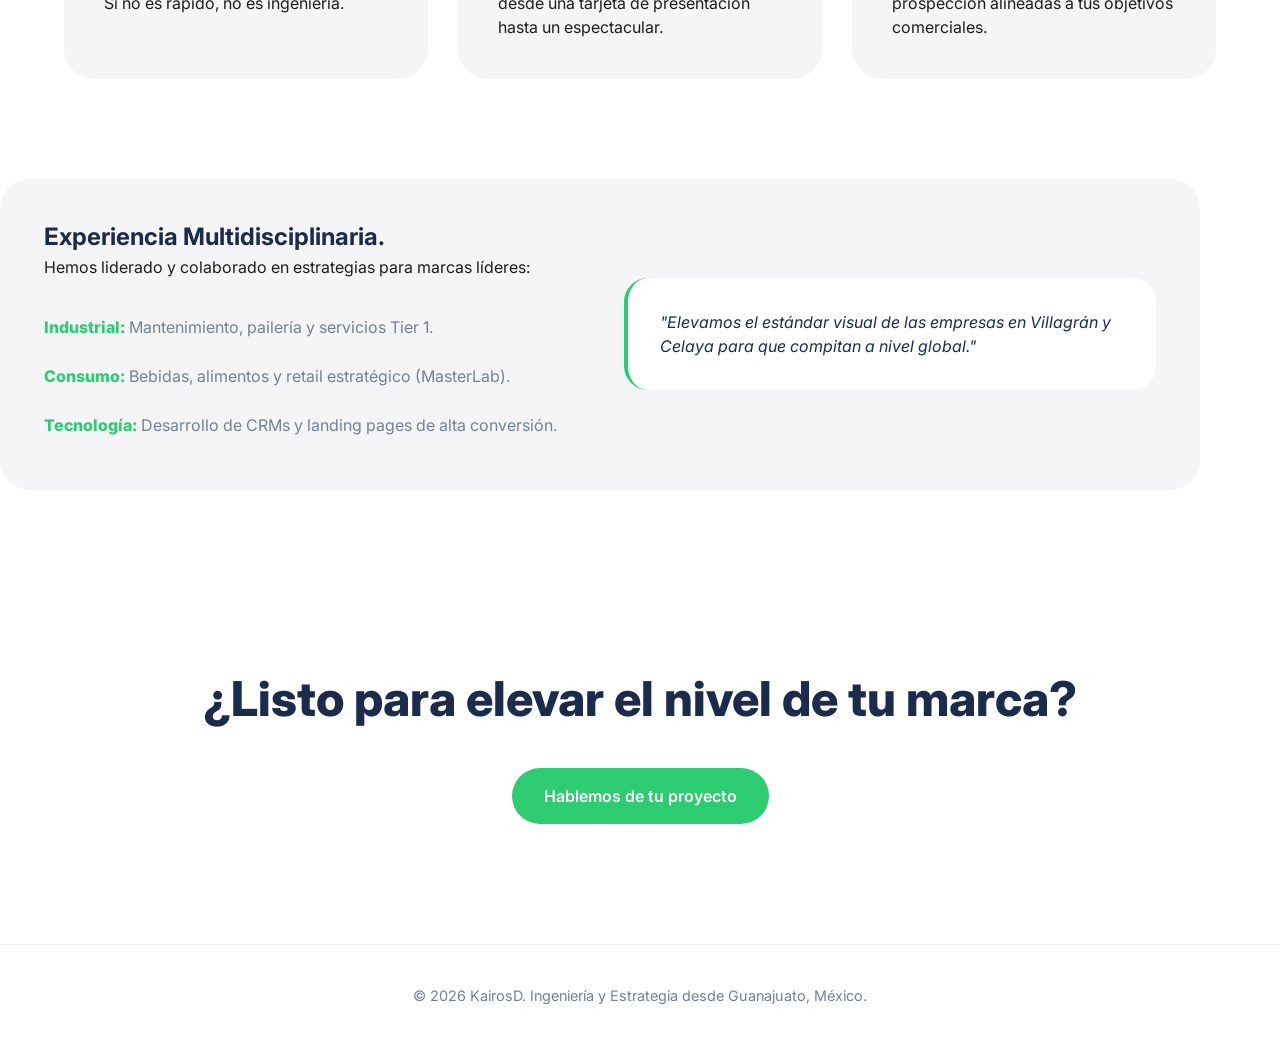
==== commit 32fb11bb: "pagina nosotros" ====
--- a/nosotros.html
+++ b/nosotros.html
@@ -91,8 +91,8 @@
 
         <div class="leader-content reveal">
             <div class="milestone-card">
-                <span class="milestone-year">2013 - Presente</span>
-                <p>Inicié en laboratorios de calidad (PND), donde aprendí que en la industria la precisión es ley. Como encargado de marketing en Wellden de México, logré posicionar la marca en el 1er lugar de Google, <strong>incrementando sus contratos en un 400%.</strong></p>
+                <span class="milestone-year">Trayectoria</span>
+                <p>Tras 8 años de aprendizaje y superación de retos operativos, consolidé mi especialidad en <strong>Estrategia de Marca</strong>: el proceso integral que define la esencia, la voz y la rentabilidad de un negocio.</p>
             </div>
             
             <p>Esa experiencia me permitió participar en la identidad y ecosistema digital de proyectos críticos como:</p>
@@ -103,8 +103,6 @@
                 <span>Acuario Altacia</span>
                 <span>Fashion Mall Tampico</span>
             </div>
-
-            <p>Tras 8 años de aprendizaje y superación de retos operativos, consolidé mi especialidad en <strong>Estrategia de Marca</strong>: el proceso integral que define la esencia, la voz y la rentabilidad de un negocio.</p>
         </div>
     </div>
 
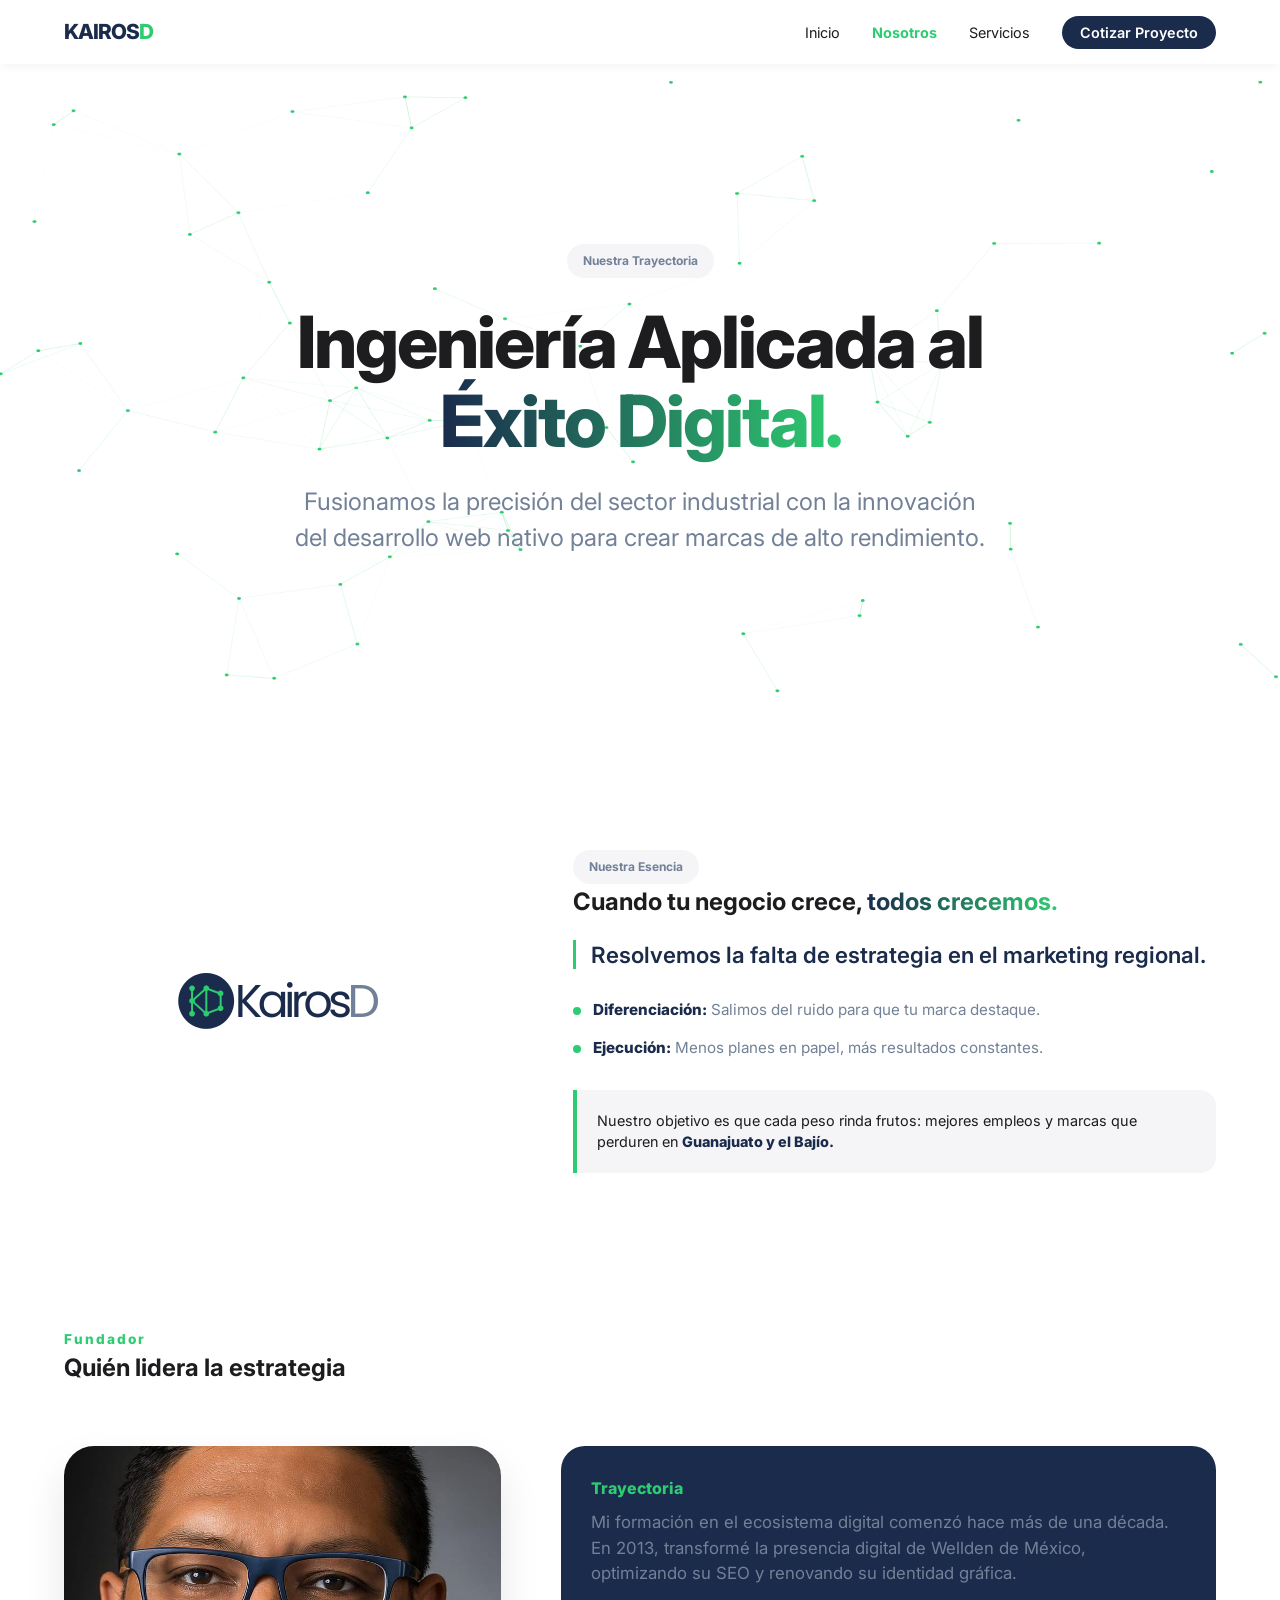
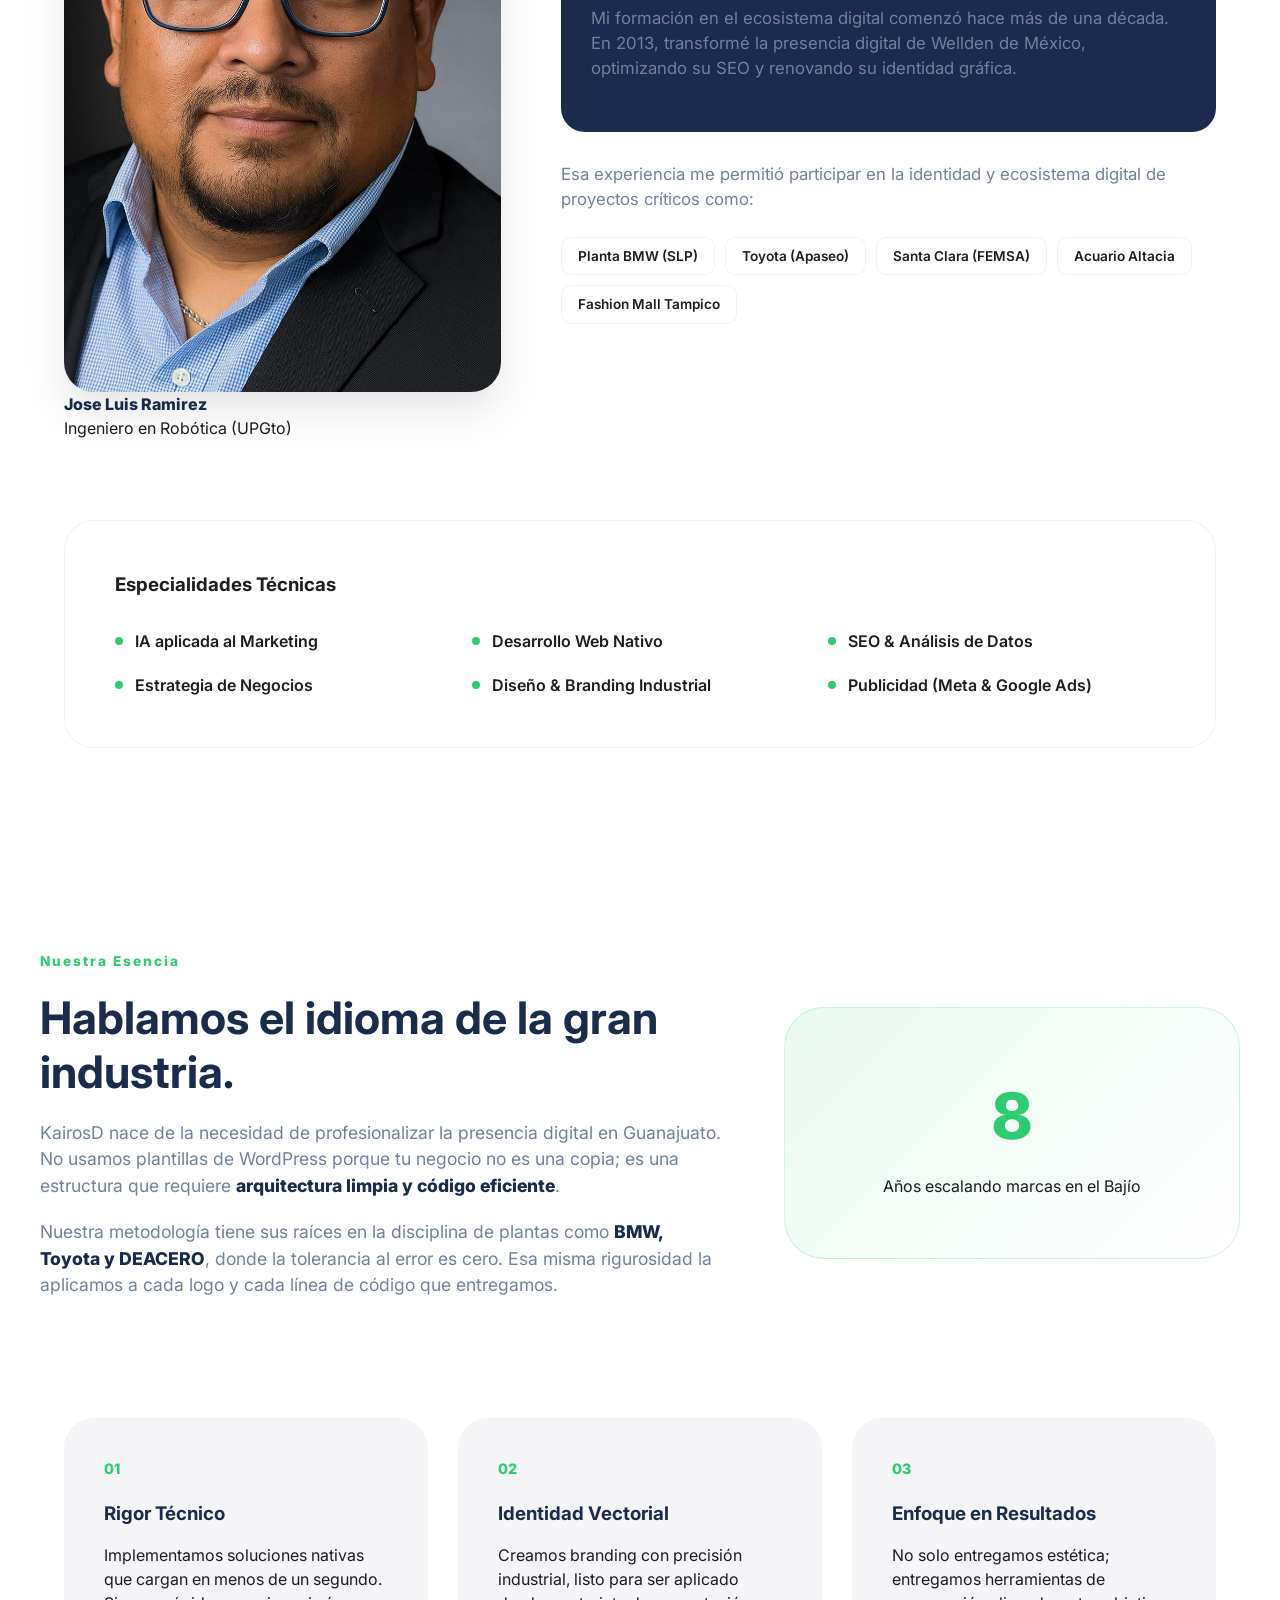
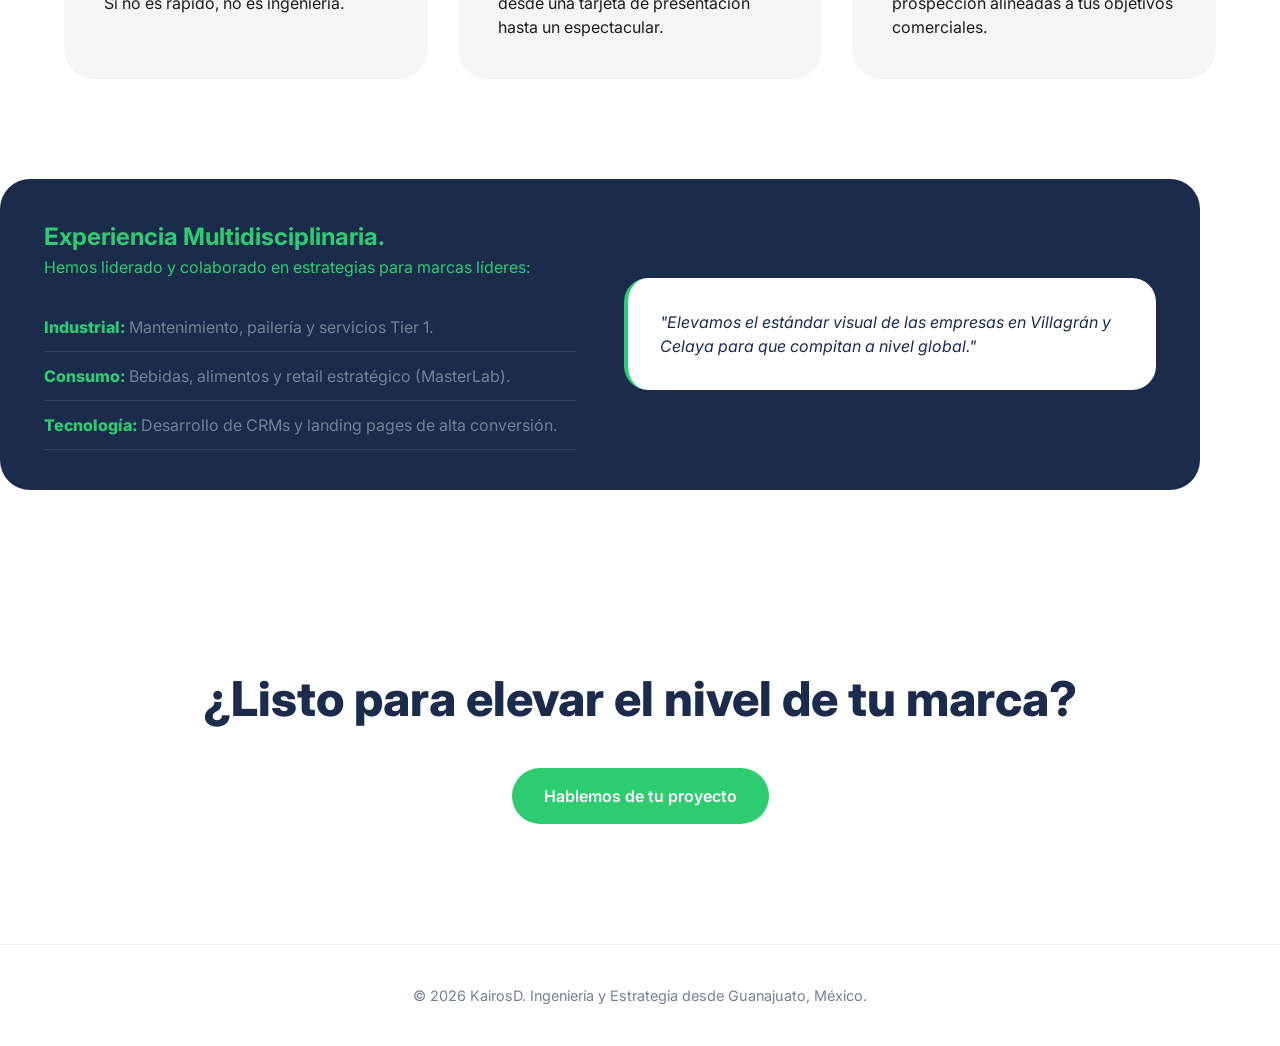
==== commit 63ebb699: "pagina nosotros" ====
--- a/nosotros.html
+++ b/nosotros.html
@@ -80,7 +80,7 @@
     <div class="leader-grid">
         <div class="leader-image-container reveal">
             <div class="photo-wrapper">
-                <img src="/assets/img/Fundador.jpg" alt="Jose Luis Ramirez - Fundador KairosD">
+                <img src="assets/img/Fundador.jpg" alt="Jose Luis Ramirez - Fundador KairosD">
                 <div class="photo-overlay"></div>
             </div>
             <div class="leader-education">
@@ -92,7 +92,8 @@
         <div class="leader-content reveal">
             <div class="milestone-card">
                 <span class="milestone-year">Trayectoria</span>
-                <p>Tras 8 años de aprendizaje y superación de retos operativos, consolidé mi especialidad en <strong>Estrategia de Marca</strong>: el proceso integral que define la esencia, la voz y la rentabilidad de un negocio.</p>
+                <p>Mi formación en el ecosistema digital comenzó hace más de una década. En 2013, transformé la presencia digital de Wellden de México, optimizando su SEO y renovando su identidad gráfica.</p>
+                <p>Mi formación en el ecosistema digital comenzó hace más de una década. En 2013, transformé la presencia digital de Wellden de México, optimizando su SEO y renovando su identidad gráfica.</p>
             </div>
             
             <p>Esa experiencia me permitió participar en la identidad y ecosistema digital de proyectos críticos como:</p>
@@ -160,8 +161,8 @@
             <div class="container">
                 <div class="auth-grid">
                     <div class="auth-text reveal">
-                        <h2 style="color: var(--primary);">Experiencia Multidisciplinaria.</h2>
-                        <p>Hemos liderado y colaborado en estrategias para marcas líderes:</p>
+                        <h2 style="color: var(--accent);">Experiencia Multidisciplinaria.</h2>
+                        <p style="color: var(--accent);">Hemos liderado y colaborado en estrategias para marcas líderes:</p>
                         <ul class="auth-list" style="color: var(--secondary);">
                             <li><strong style="color: var(--accent);">Industrial:</strong> Mantenimiento, pailería y servicios Tier 1.</li>
                             <li><strong style="color: var(--accent);">Consumo:</strong> Bebidas, alimentos y retail estratégico (MasterLab).</li>
--- a/assets/css/style.css
+++ b/assets/css/style.css
@@ -774,7 +774,7 @@
 }
 
 .authority-nosotros {
-    background: var(--apple-bg);
+    background: var(--primary);
     color: var(--text-dark);
     border-radius: 30px; /* Reducido un poco para móvil */
     margin: 0 0 60px 0; /* Quitamos el margen lateral (20px) que empujaba el contenido */
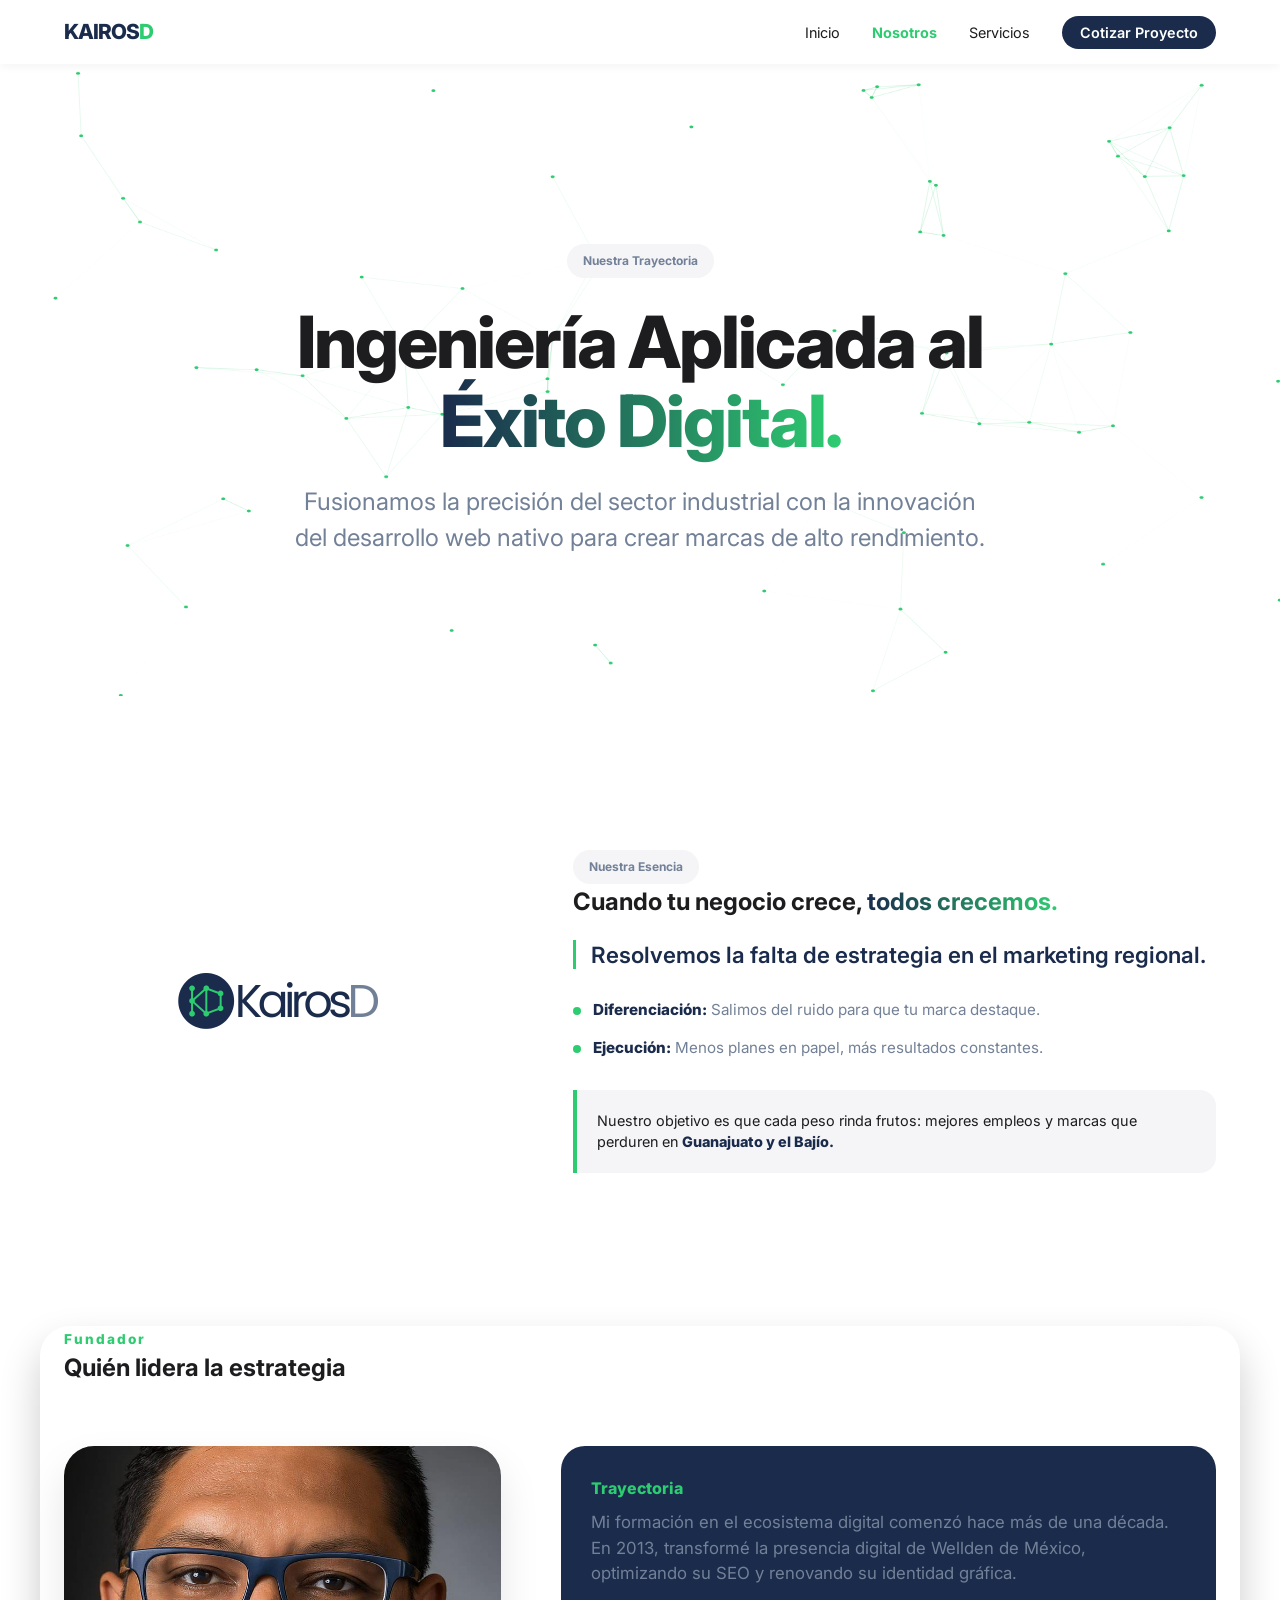
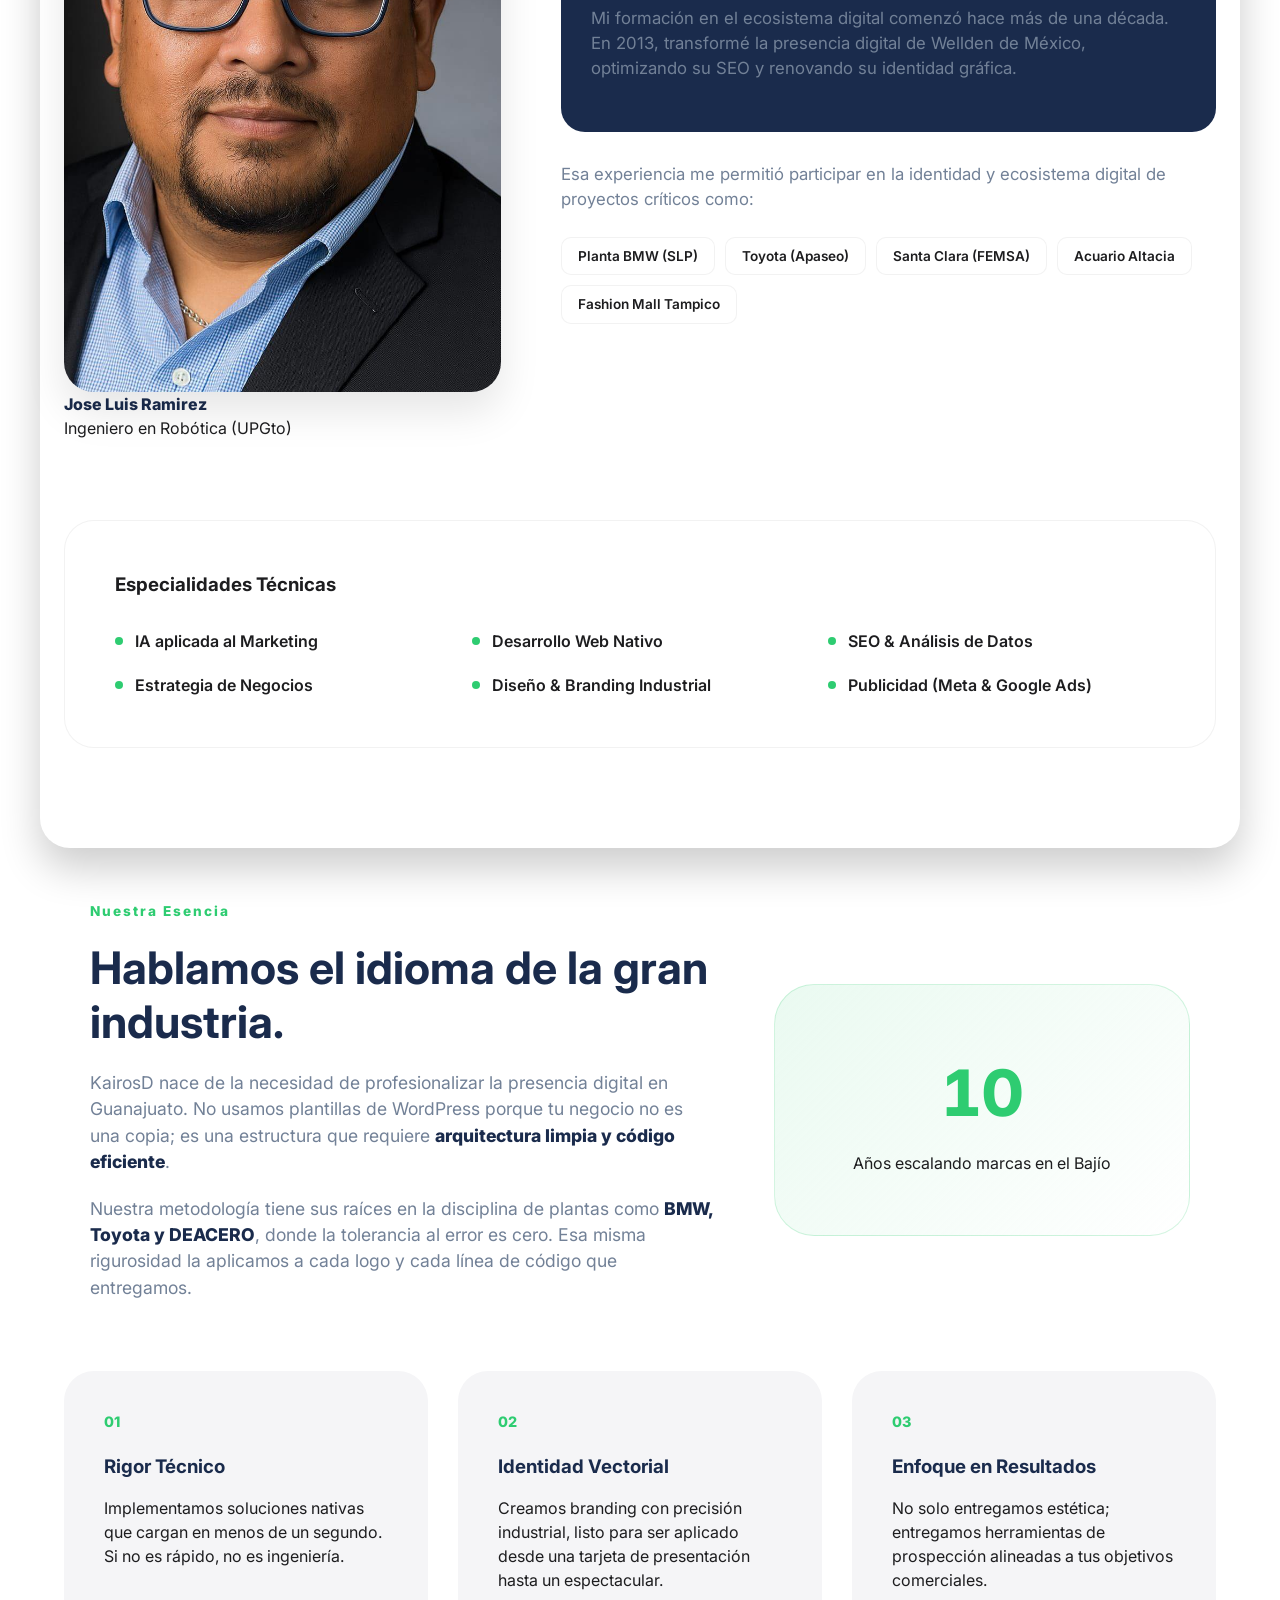
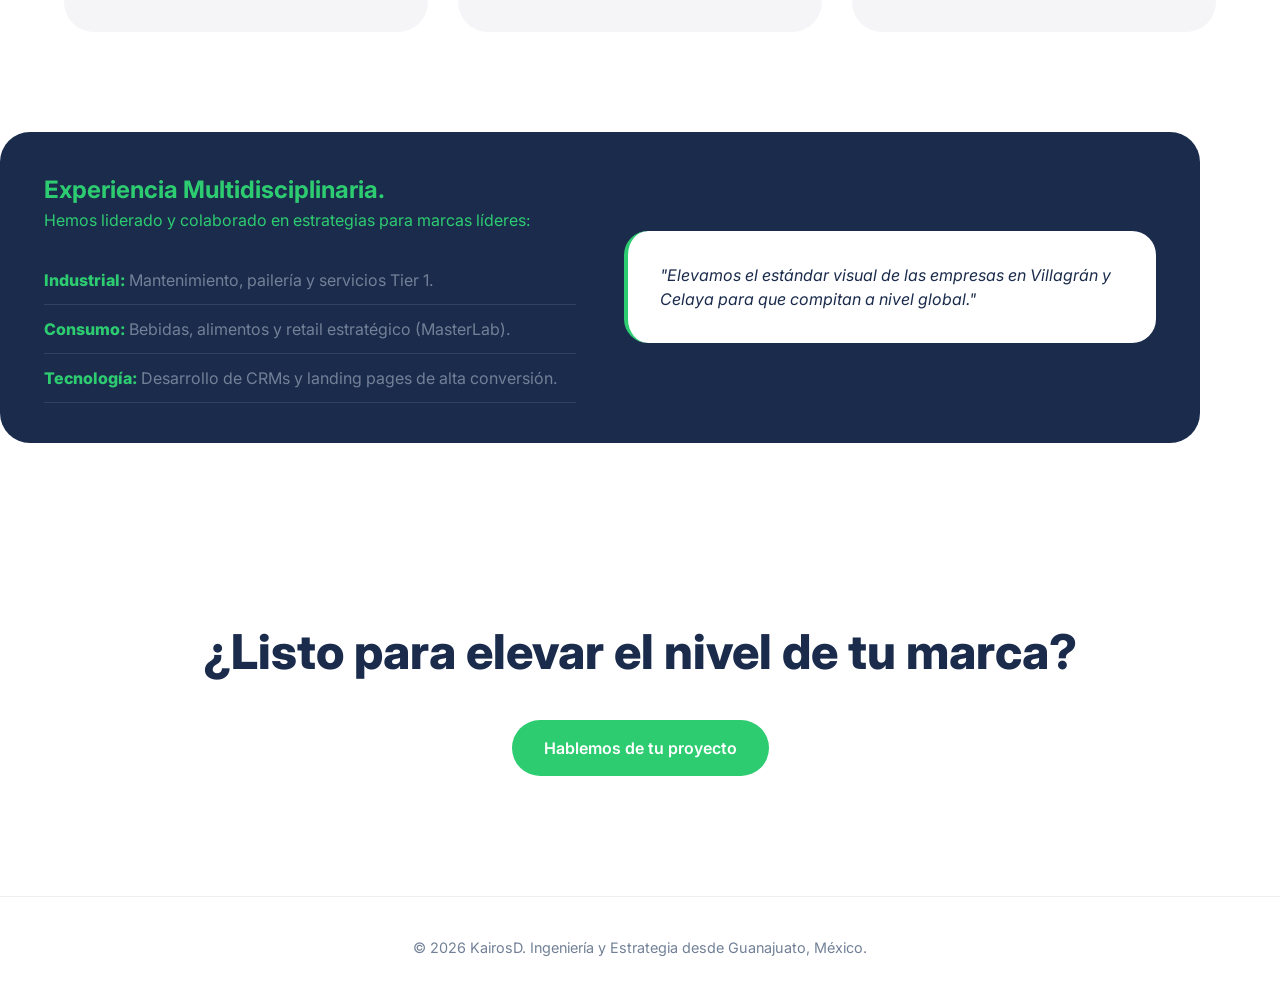
==== commit c936f227: "pagina nosotros" ====
--- a/nosotros.html
+++ b/nosotros.html
@@ -130,7 +130,7 @@
                 </div>
                 <div class="manifesto-visual reveal">
                     <div class="glass-box">
-                        <span class="stat">8</span>
+                        <span class="stat reveal" data-target="13">0</span>
                         <p>Años escalando marcas en el Bajío</p>
                     </div>
                 </div>
--- a/assets/css/style.css
+++ b/assets/css/style.css
@@ -533,7 +533,8 @@
 }
 
 .manifesto { 
-    padding: 100px 0; 
+    padding: 50px;
+
 }
 
 .manifesto-grid {
@@ -577,6 +578,7 @@
     font-weight: 800;
     color: var(--accent);
     margin-bottom: 10px;
+    font-variant-numeric: tabular-nums; /* Mantiene los números alineados */
 }
 
 .values-grid {
@@ -666,7 +668,9 @@
 }
 
 .leader-profile { 
-    padding-bottom: 100px; 
+    padding-bottom: 100px;
+    box-shadow: 0 20px 40px rgba(0,0,0,0.2);
+    border-radius: 30px;
 }
 
 .leader-header { 
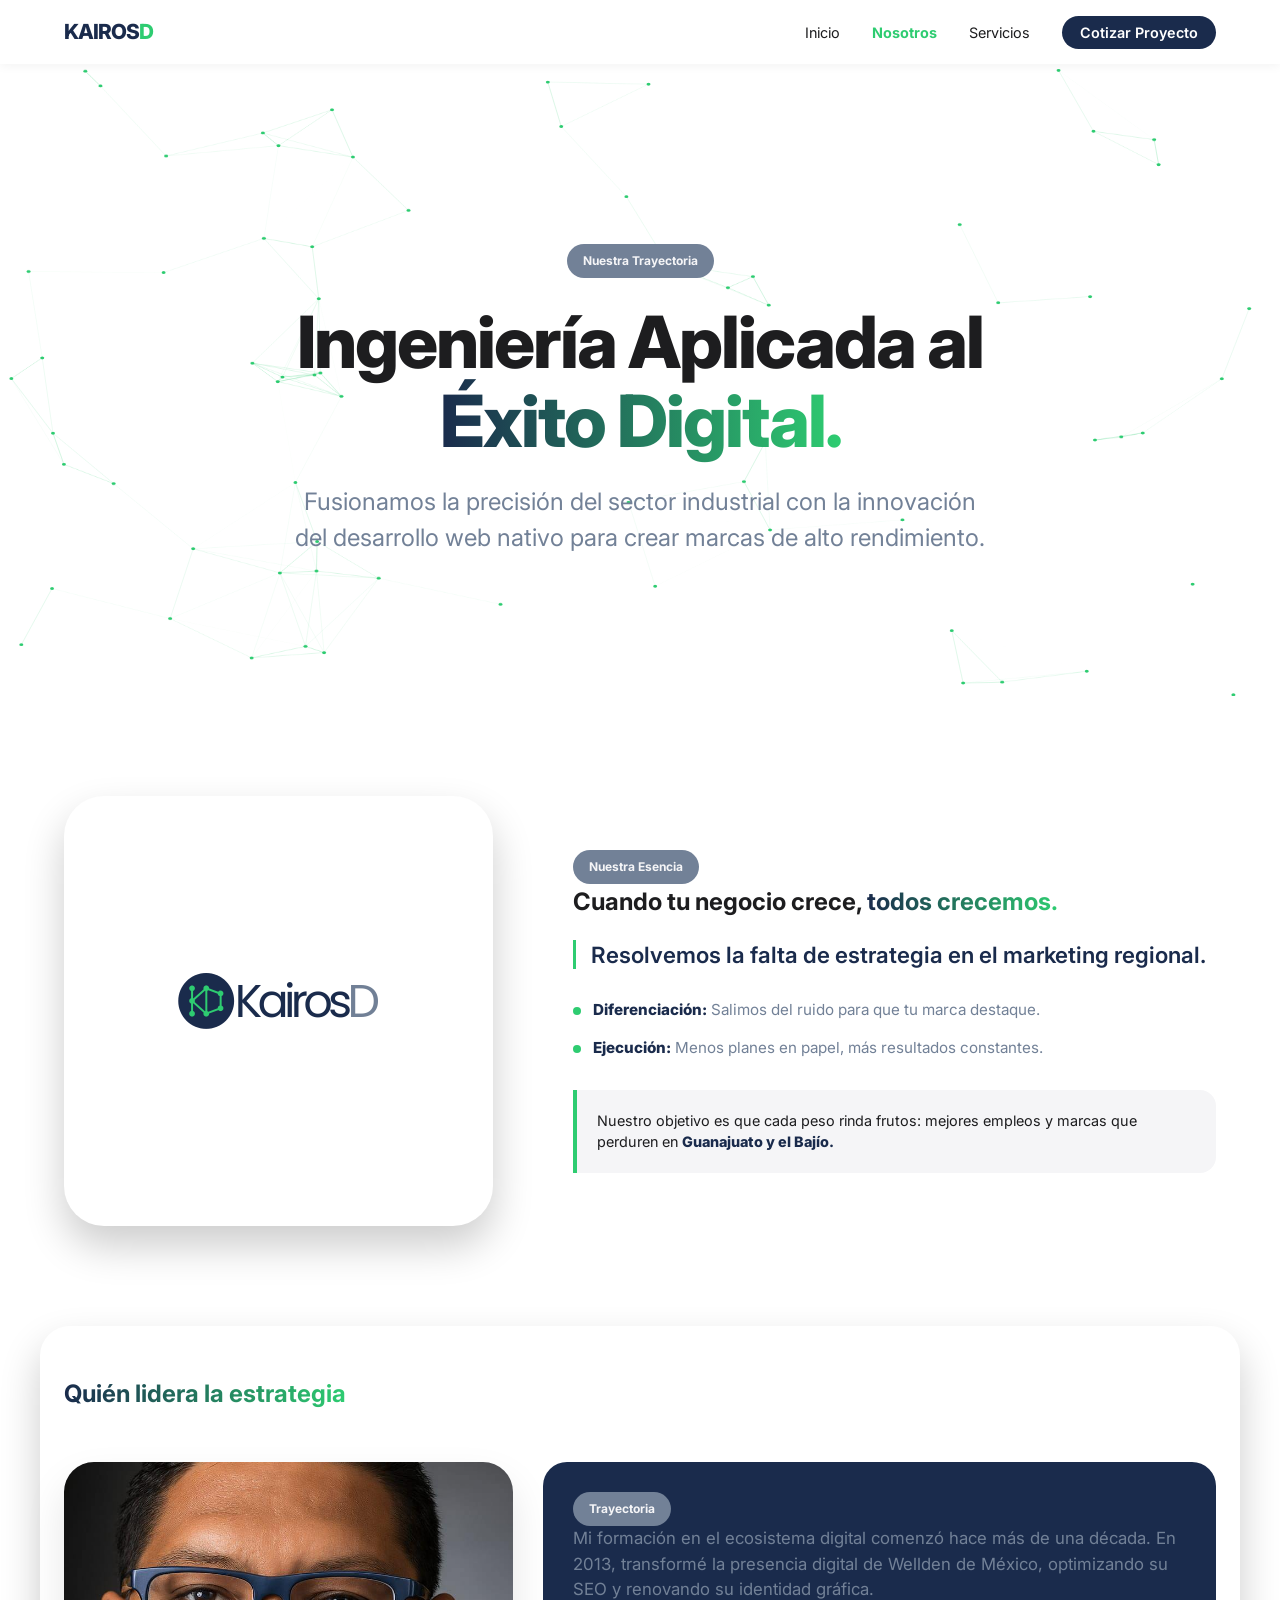
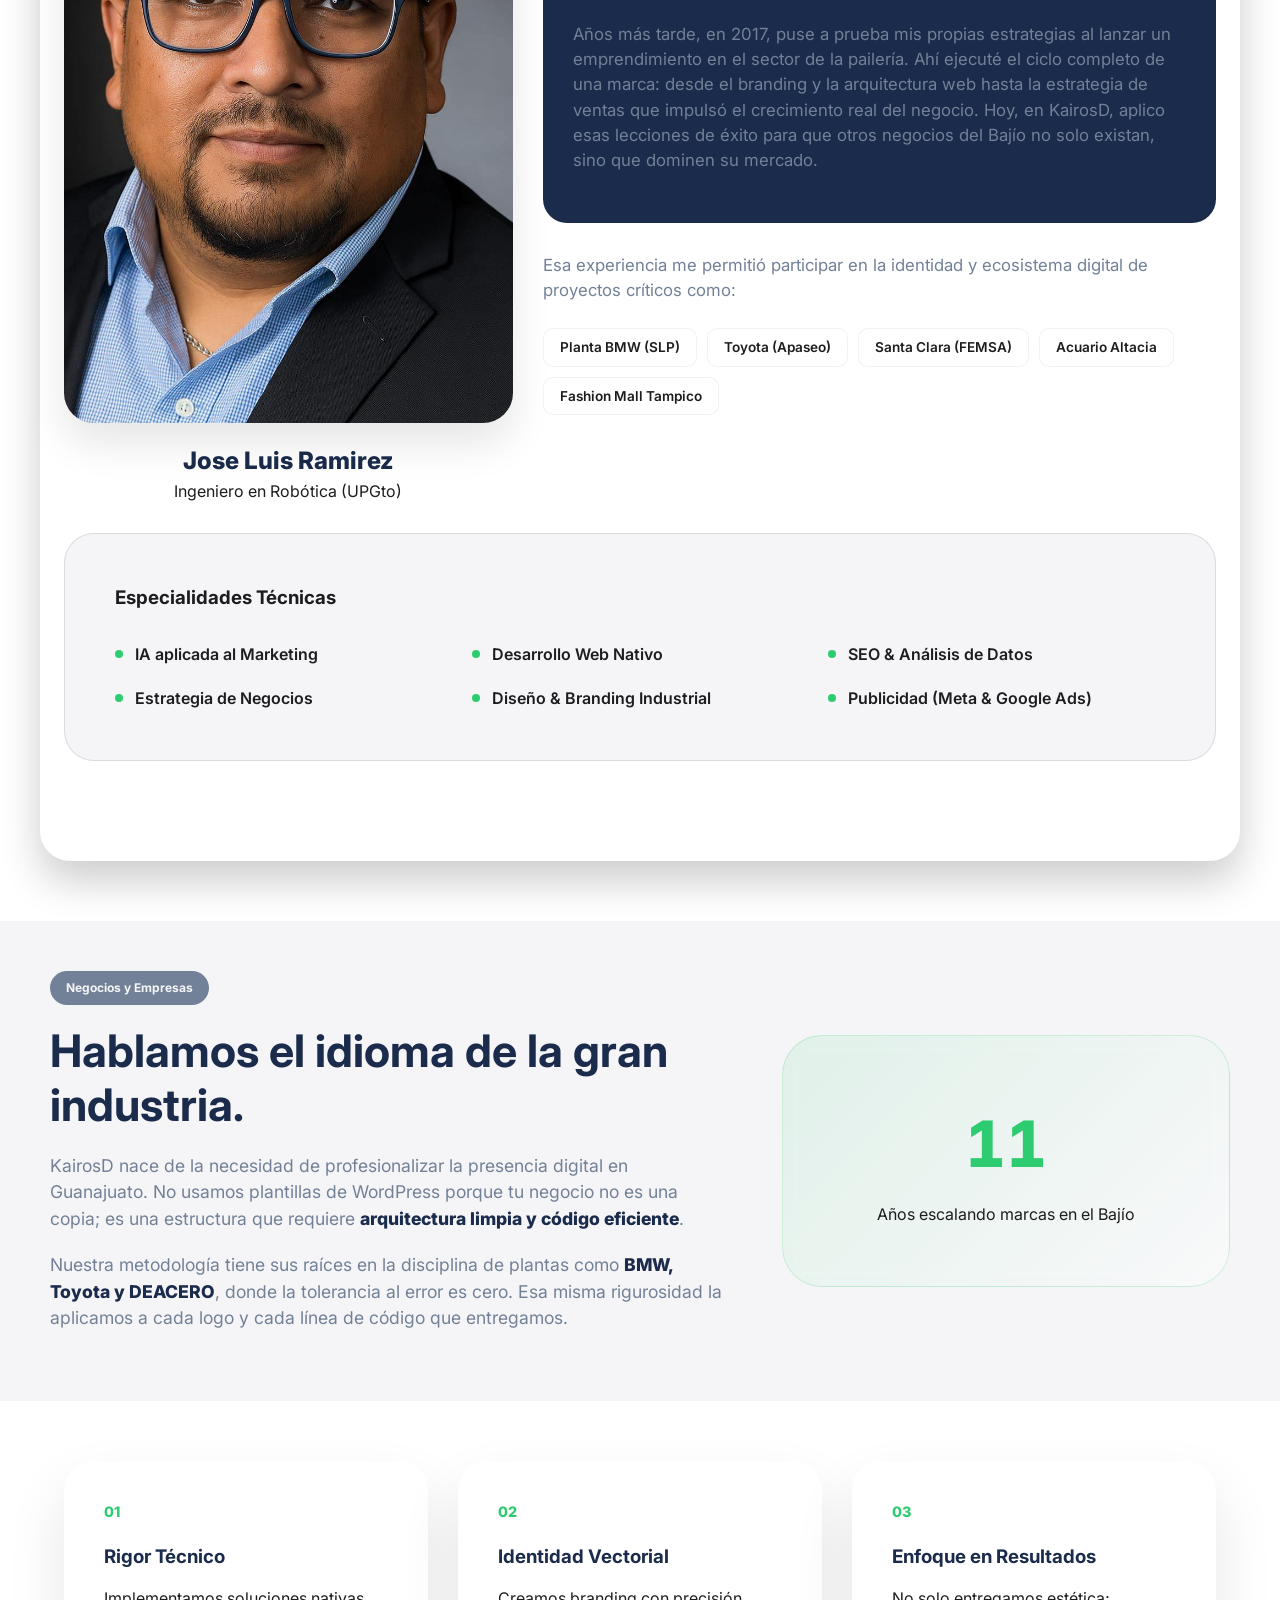
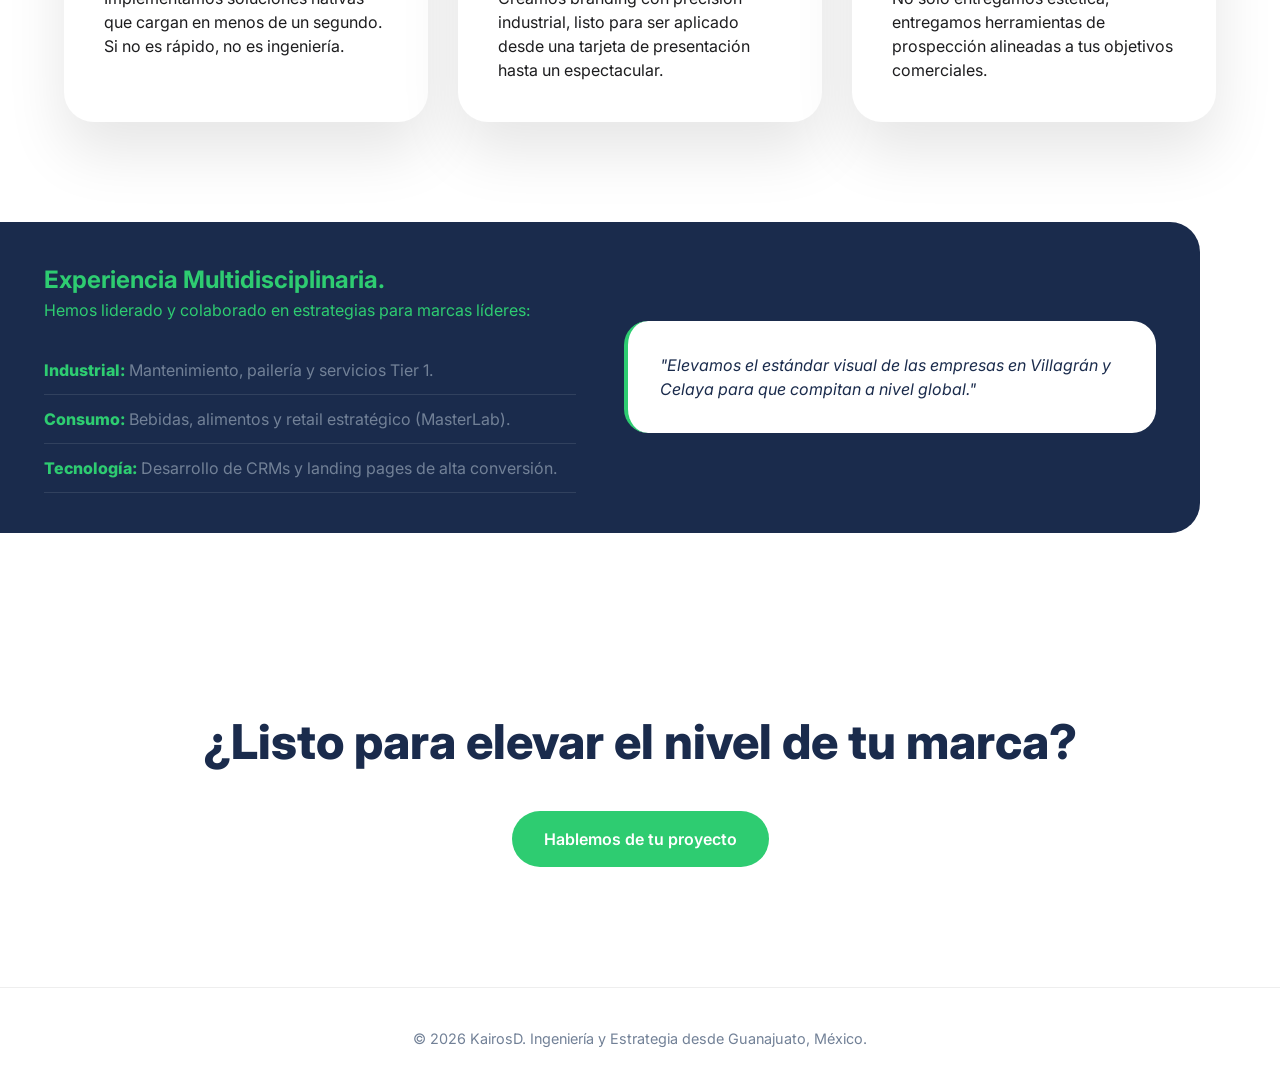
==== commit a93767d1: "pagina nosotros" ====
--- a/nosotros.html
+++ b/nosotros.html
@@ -73,8 +73,7 @@
 
 <section class="leader-profile container">
     <div class="leader-header reveal">
-        <span class="feature-number">Fundador</span>
-        <h2>Quién lidera la estrategia</h2>
+        <h2><span class="gradient-text">Quién lidera la estrategia</span></h2>
     </div>
 
     <div class="leader-grid">
@@ -84,16 +83,16 @@
                 <div class="photo-overlay"></div>
             </div>
             <div class="leader-education">
-                <p><strong>Jose Luis Ramirez</strong></p>
+                <h2><strong>Jose Luis Ramirez</strong></h2>
                 <p>Ingeniero en Robótica (UPGto)</p>
             </div>
         </div>
 
         <div class="leader-content reveal">
             <div class="milestone-card">
-                <span class="milestone-year">Trayectoria</span>
+                <span class="badge">Trayectoria</span>
                 <p>Mi formación en el ecosistema digital comenzó hace más de una década. En 2013, transformé la presencia digital de Wellden de México, optimizando su SEO y renovando su identidad gráfica.</p>
-                <p>Mi formación en el ecosistema digital comenzó hace más de una década. En 2013, transformé la presencia digital de Wellden de México, optimizando su SEO y renovando su identidad gráfica.</p>
+                <p>Años más tarde, en 2017, puse a prueba mis propias estrategias al lanzar un emprendimiento en el sector de la pailería. Ahí ejecuté el ciclo completo de una marca: desde el branding y la arquitectura web hasta la estrategia de ventas que impulsó el crecimiento real del negocio. Hoy, en KairosD, aplico esas lecciones de éxito para que otros negocios del Bajío no solo existan, sino que dominen su mercado.</p>
             </div>
             
             <p>Esa experiencia me permitió participar en la identidad y ecosistema digital de proyectos críticos como:</p>
@@ -120,10 +119,10 @@
     </div>
 </section>
         
-        <section class="manifesto container">
+        <section class="manifesto">
             <div class="manifesto-grid">
                 <div class="manifesto-text reveal">
-                    <span class="feature-number">Nuestra Esencia</span>
+                    <span class="badge">Negocios y Empresas</span>
                     <h2>Hablamos el idioma de la gran industria.</h2>
                     <p>KairosD nace de la necesidad de profesionalizar la presencia digital en Guanajuato. No usamos plantillas de WordPress porque tu negocio no es una copia; es una estructura que requiere <strong>arquitectura limpia y código eficiente</strong>.</p>
                     <p>Nuestra metodología tiene sus raíces en la disciplina de plantas como <strong>BMW, Toyota y DEACERO</strong>, donde la tolerancia al error es cero. Esa misma rigurosidad la aplicamos a cada logo y cada línea de código que entregamos.</p>
--- a/assets/css/style.css
+++ b/assets/css/style.css
@@ -164,12 +164,12 @@
 }
 
 .badge { 
-    background: var(--apple-bg); 
+    background: var(--secondary); 
     padding: 8px 16px; 
     border-radius: 20px; 
     font-size: 0.75rem; 
     font-weight: 700; 
-    color: var(--secondary); 
+    color: var(--apple-bg); 
     display: inline-block;
 }
 
@@ -533,7 +533,9 @@
 }
 
 .manifesto { 
+    margin: 60px 0 60px 0;
     padding: 50px;
+    background-color: var(--apple-bg);
 
 }
 
@@ -589,15 +591,16 @@
 }
 
 .value-card {
-    background: var(--apple-bg);
+    background: white;
     padding: 40px;
     border-radius: 30px;
     transition: 0.4s cubic-bezier(0.165, 0.84, 0.44, 1);
+    box-shadow: 0 30px 60px rgba(0,0,0,0.1);
 }
 
 .value-card:hover {
-    background: var(--white);
-    box-shadow: 0 30px 60px rgba(0,0,0,0.05);
+    background: var(--apple-bg);
+    box-shadow: 0 30px 60px rgba(0,0,0,0.1);
     transform: translateY(-10px);
 }
 
@@ -626,6 +629,7 @@
     padding: 80px;
     border-radius: 40px;
     text-align: center;
+    box-shadow: 0 20px 40px rgba(0,0,0,0.2);
 }
 
 .logo-display .logo { 
@@ -642,7 +646,7 @@
 
 /* Efecto sutil al pasar el mouse (opcional, estilo Apple) */
 .logo-display:hover .logo-img {
-    transform: scale(1.02);
+    transform: scale(1.08);
 }
 .tagline { 
     margin-top: 15px; 
@@ -674,13 +678,13 @@
 }
 
 .leader-header { 
-    margin-bottom: 60px; 
+    padding: 50px 0;
 }
 
 .leader-grid {
     display: grid;
     grid-template-columns: 0.8fr 1.2fr;
-    gap: 60px;
+    gap: 30px;
 }
 
 .photo-wrapper {
@@ -688,7 +692,7 @@
     aspect-ratio: 4/5;
     background: var(--apple-bg);
     border-radius: 30px;
-    overflow: hidden;
+    overflow:hidden;
     position: relative;
     box-shadow: 0 20px 40px rgba(0,0,0,0.1);
 }
@@ -738,11 +742,11 @@
 }
 
 .skills-section {
-    margin-top: 80px;
-    background: var(--white);
+    margin-top: 10px;
+    background: var(--apple-bg);
     padding: 50px;
     border-radius: 30px;
-    border: 1px solid rgba(0,0,0,0.05);
+    border: 1px solid rgba(0,0,0,0.1);
 }
 
 .skills-grid {
@@ -772,6 +776,11 @@
     color: var(--secondary);
 }
 
+.leader-education {
+    padding: 20px 0;
+    text-align: center;
+}
+
 strong {
     color: var(--primary);
     font-weight: 800;
@@ -780,7 +789,7 @@
 .authority-nosotros {
     background: var(--primary);
     color: var(--text-dark);
-    border-radius: 30px; /* Reducido un poco para móvil */
+    border-radius: 0 30px 30px 0; /* Reducido un poco para móvil */
     margin: 0 0 60px 0; /* Quitamos el margen lateral (20px) que empujaba el contenido */
     padding: 40px 20px; /* El padding interno crea el espacio con el borde */
     width: 100%;
@@ -916,6 +925,7 @@
         padding: 40px 20px;
         width: 100%;
         border-radius: 24px;
+        box-shadow: 0 20px 40px rgba(0,0,0,0.2);
     }
 
     /* Overlay para cuando el menú está abierto */
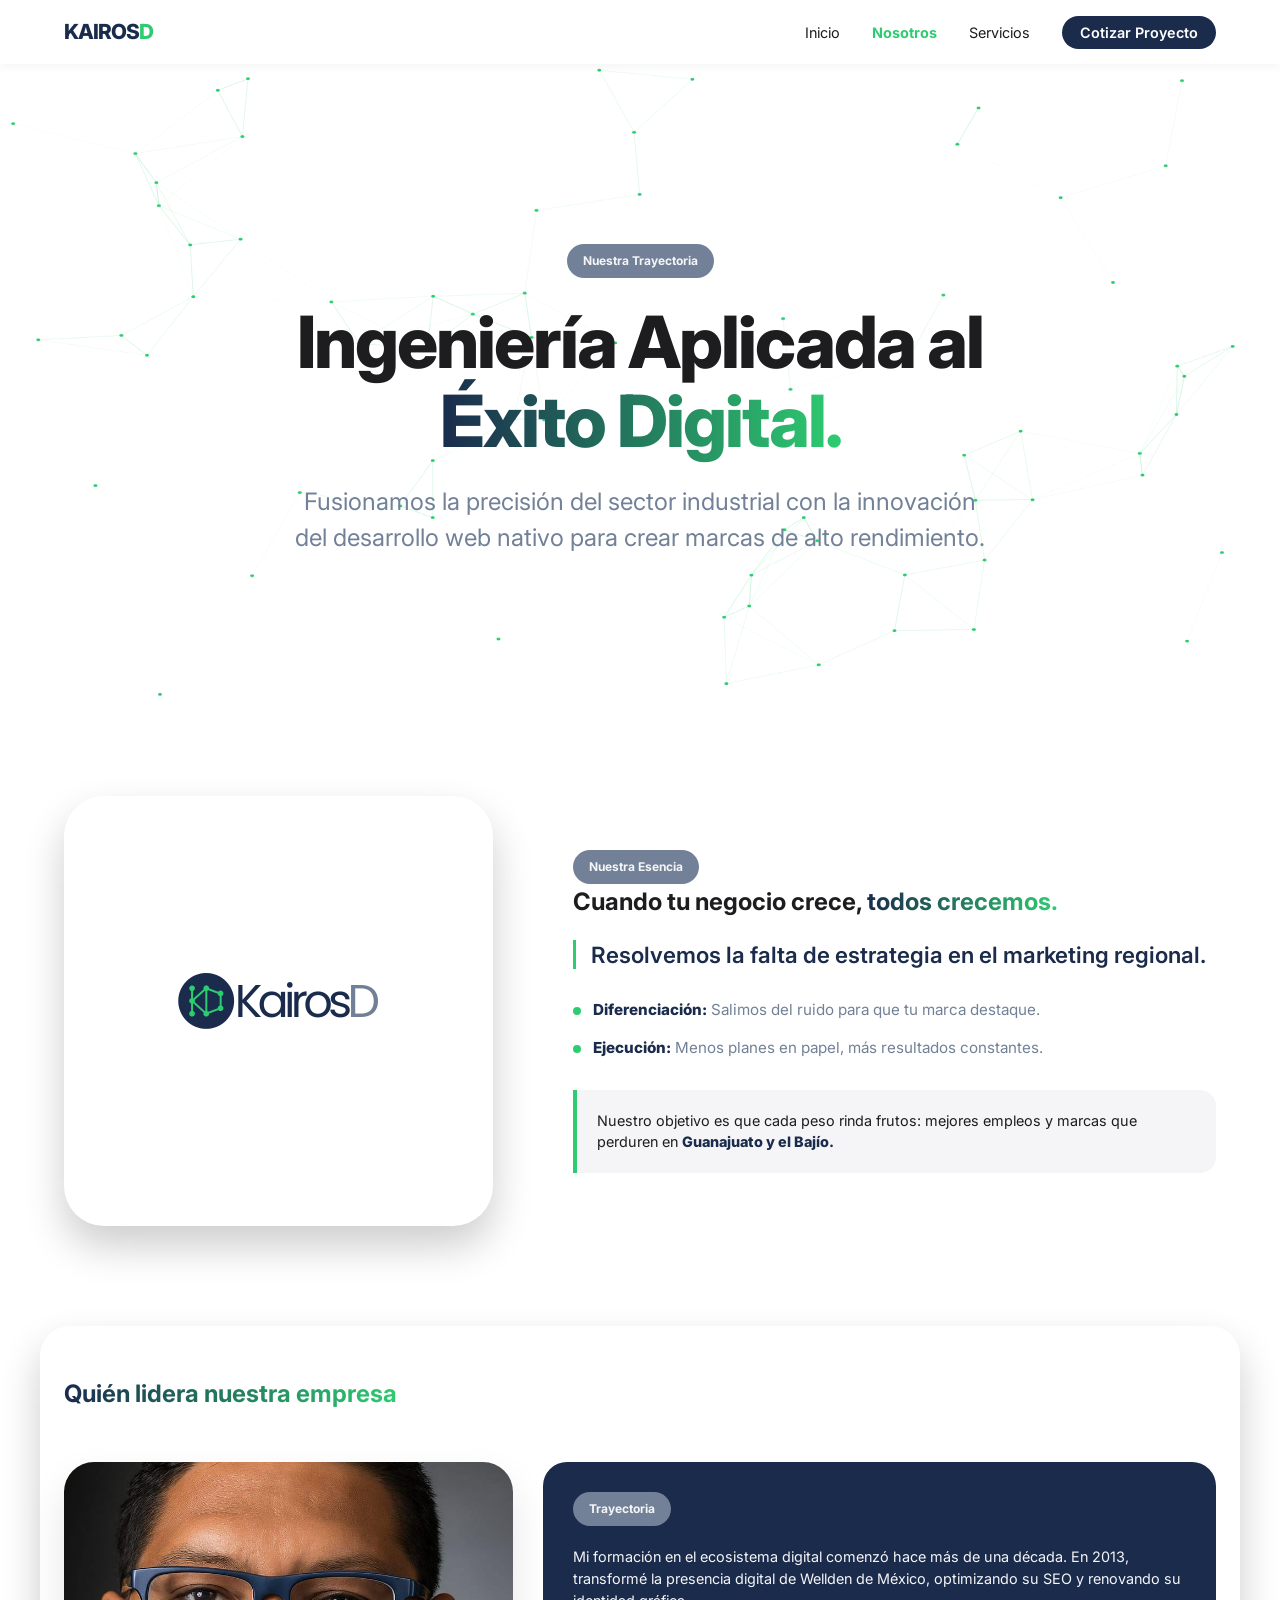
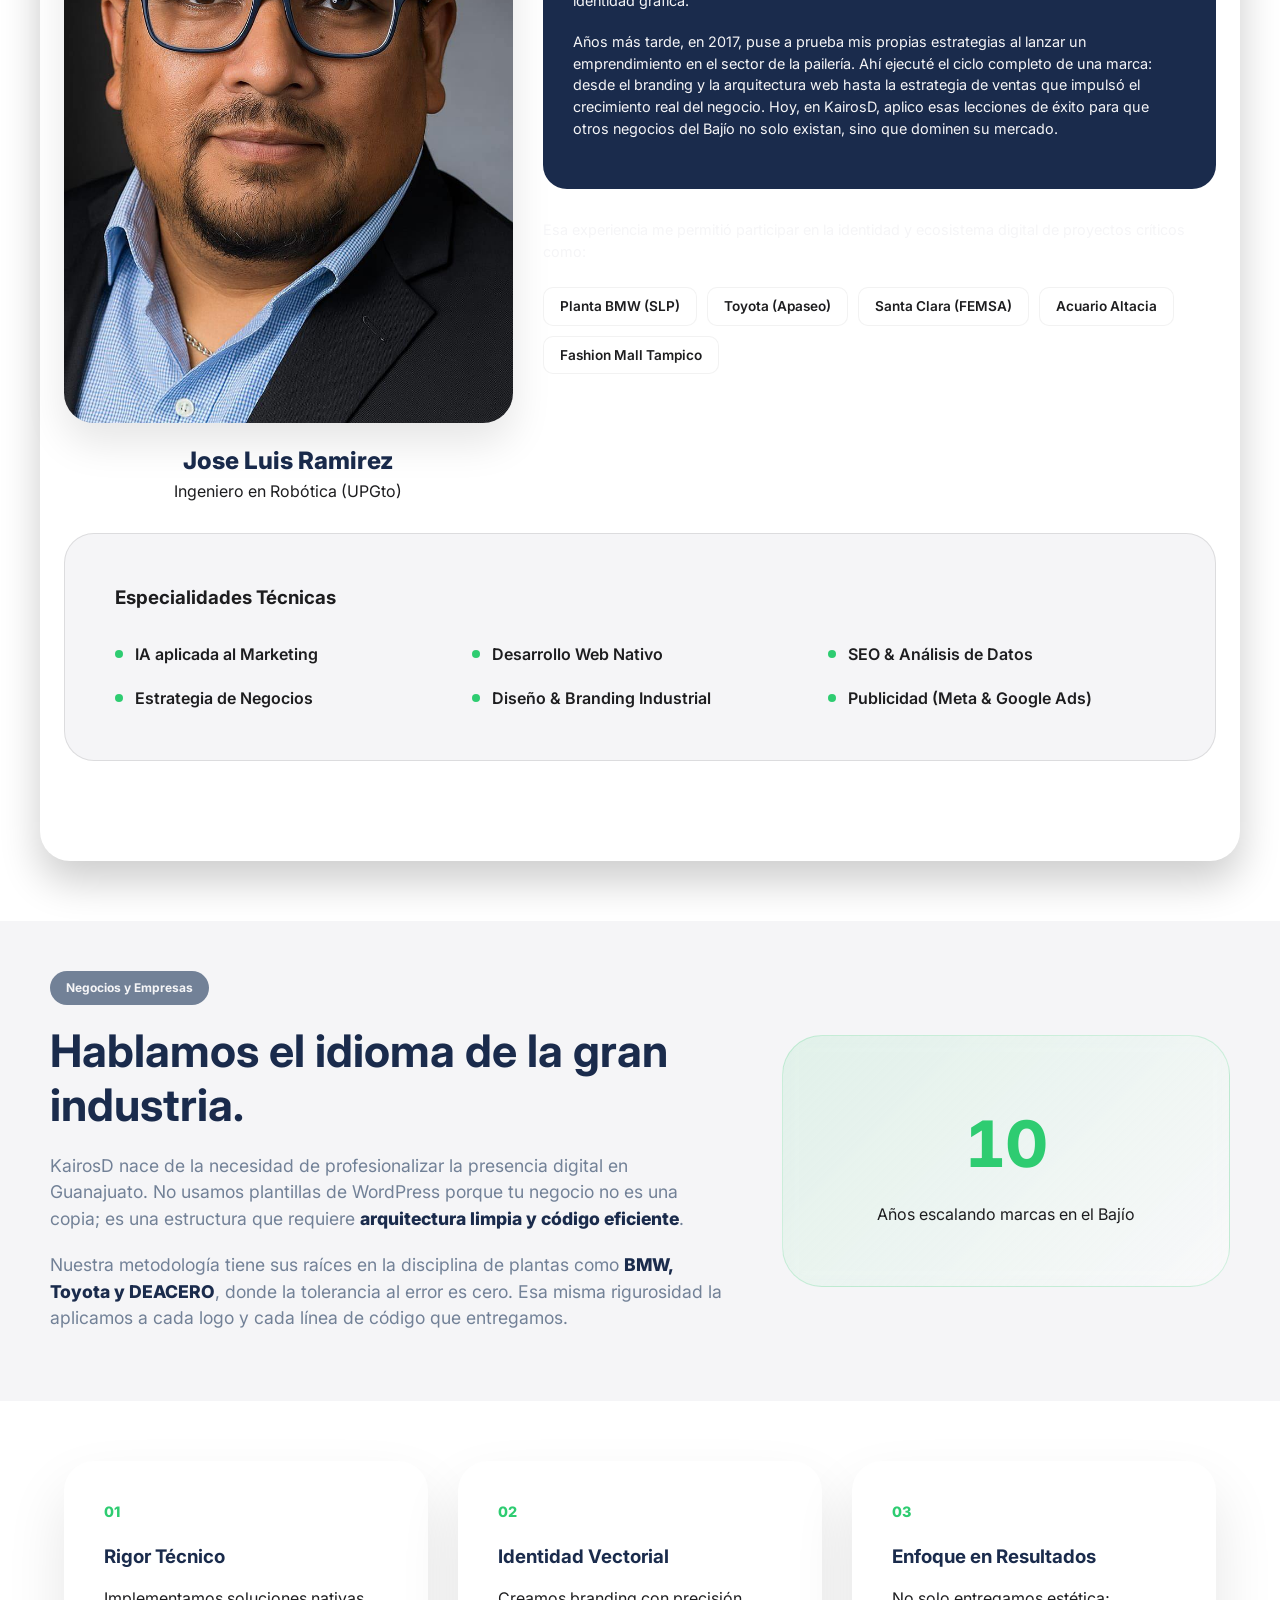
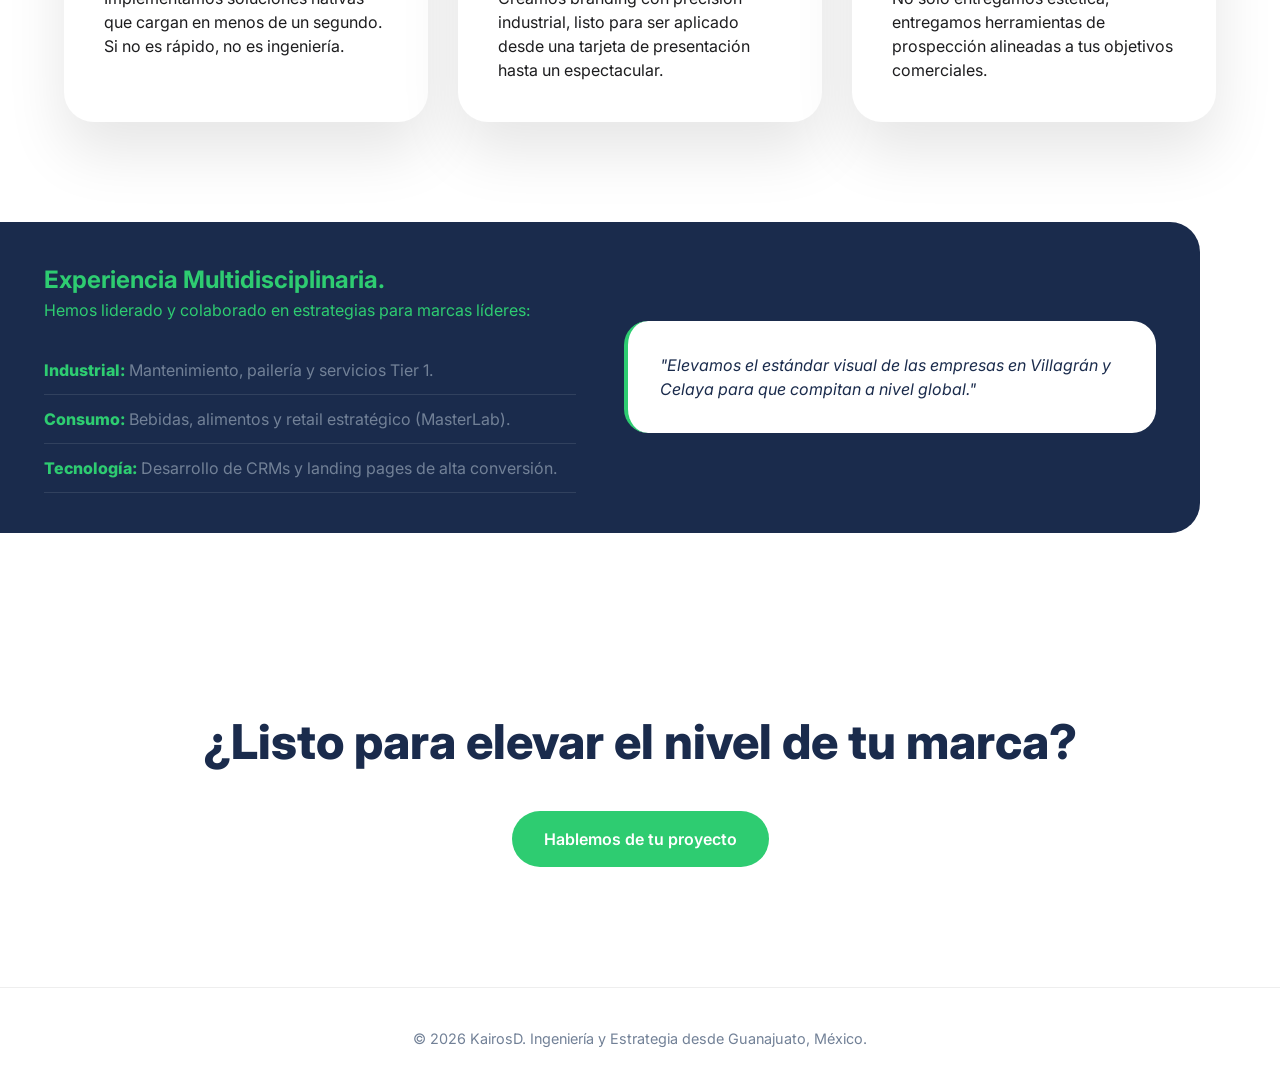
==== commit 1c8963a0: "pagina nosotros" ====
--- a/nosotros.html
+++ b/nosotros.html
@@ -73,7 +73,7 @@
 
 <section class="leader-profile container">
     <div class="leader-header reveal">
-        <h2><span class="gradient-text">Quién lidera la estrategia</span></h2>
+        <h2><span class="gradient-text">Quién lidera nuestra empresa</span></h2>
     </div>
 
     <div class="leader-grid">
--- a/assets/css/style.css
+++ b/assets/css/style.css
@@ -234,15 +234,14 @@
 
 /* --- PROBLEM & TECH STACK --- */
 .problem { 
-    padding: 80px 0; 
+    padding: 30px 0; 
     background: white; 
 }
 
 .glass-card { 
-    background: white; 
+    background: var(--white); 
     padding: clamp(2rem, 5vw, 4rem); 
     border-radius: 24px; 
-    box-shadow: 0 10px 30px rgba(0,0,0,0.03); 
     text-align: center; 
 }
 
@@ -295,28 +294,33 @@
 .tech-stack img:nth-child(6) { animation-delay: 1.0s; }
 
 /* --- SECCIÓN DE SERVICIOS --- */
+.services-summary{
+    background-color: var(--white);
+    padding: 30px 40px;
+}
+
 .service-grid { 
     display: grid; 
     grid-template-columns: repeat(auto-fit, minmax(320px, 1fr)); 
     gap: 32px; 
-    padding: 60px 0; 
+    padding: 10px 0; 
 }
 
 .service-card { 
     background: linear-gradient(145deg, #ffffff, #fbfbfb);
-    padding: 32px; 
+    padding: 20px; 
     border-radius: 28px; 
-    border: 1px solid rgba(0,0,0,0.05); 
     transition: all 0.4s cubic-bezier(0.165, 0.84, 0.44, 1);
     display: flex; 
     flex-direction: column; 
     justify-content: space-between;
+    box-shadow: 0 20px 40px rgba(0, 0, 0, 0.1); 
 }
 
 .service-card:hover { 
     border-color: var(--accent); 
     transform: translateY(-8px); 
-    box-shadow: 0 20px 40px rgba(46, 204, 113, 0.08); 
+    box-shadow: 0 20px 40px rgba(0, 0, 0, 0.1); 
 }
 
 .service-image {
@@ -326,7 +330,7 @@
     border-radius: 20px;
     overflow: hidden; 
     position: relative; 
-    background-color: var(--apple-bg); 
+    background-color: var(--white); 
     display: flex; 
     justify-content: center; 
     align-items: center;
@@ -358,6 +362,12 @@
     backdrop-filter: blur(8px);
 }
 
+.service-info { 
+background-color: var(--apple-bg);
+border-radius: 30px;
+padding: 20px;
+}
+
 .service-info h3 { 
     margin-bottom: 12px; 
     font-size: 1.6rem; 
@@ -771,9 +781,9 @@
 }
 
 .leader-content p {
-    margin-bottom: 20px;
-    font-size: 1.05rem;
-    color: var(--secondary);
+    margin: 20px 0;
+    font-size: 0.9rem;
+    color: var(--apple-bg);
 }
 
 .leader-education {
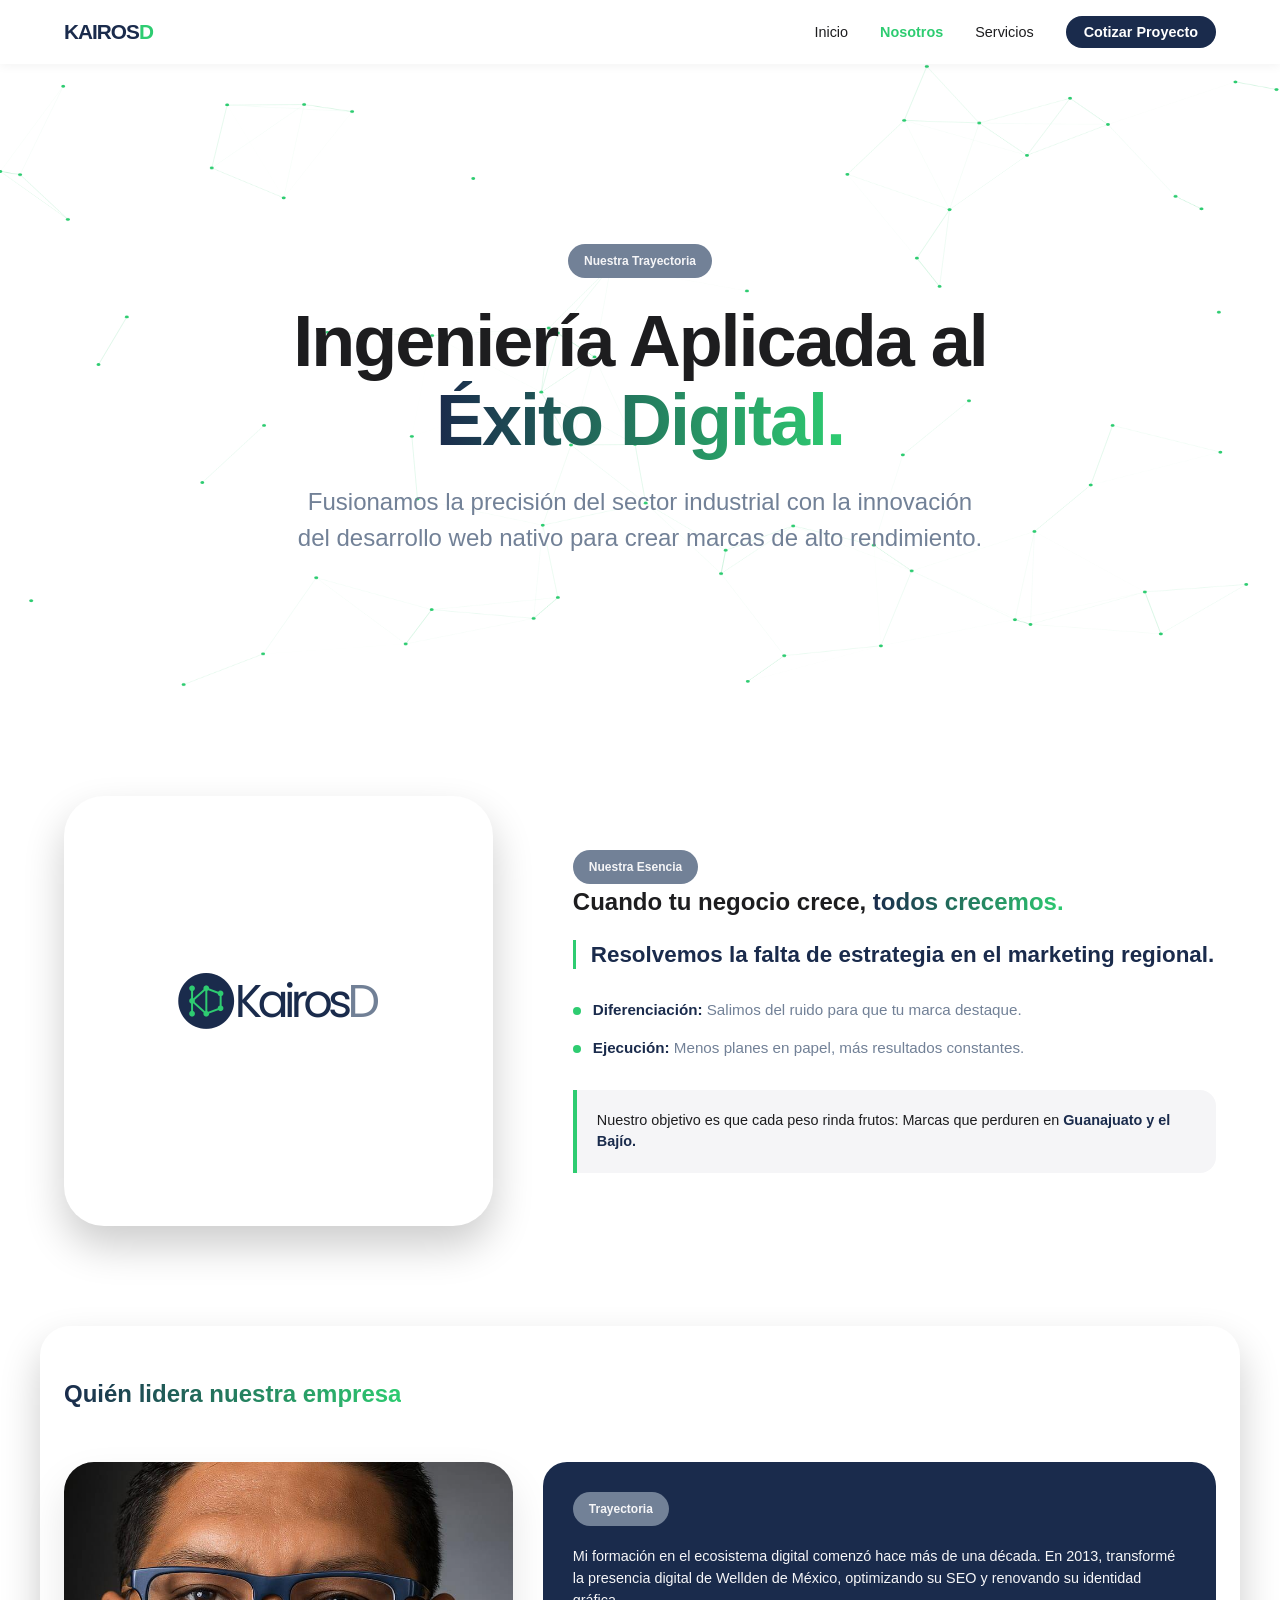
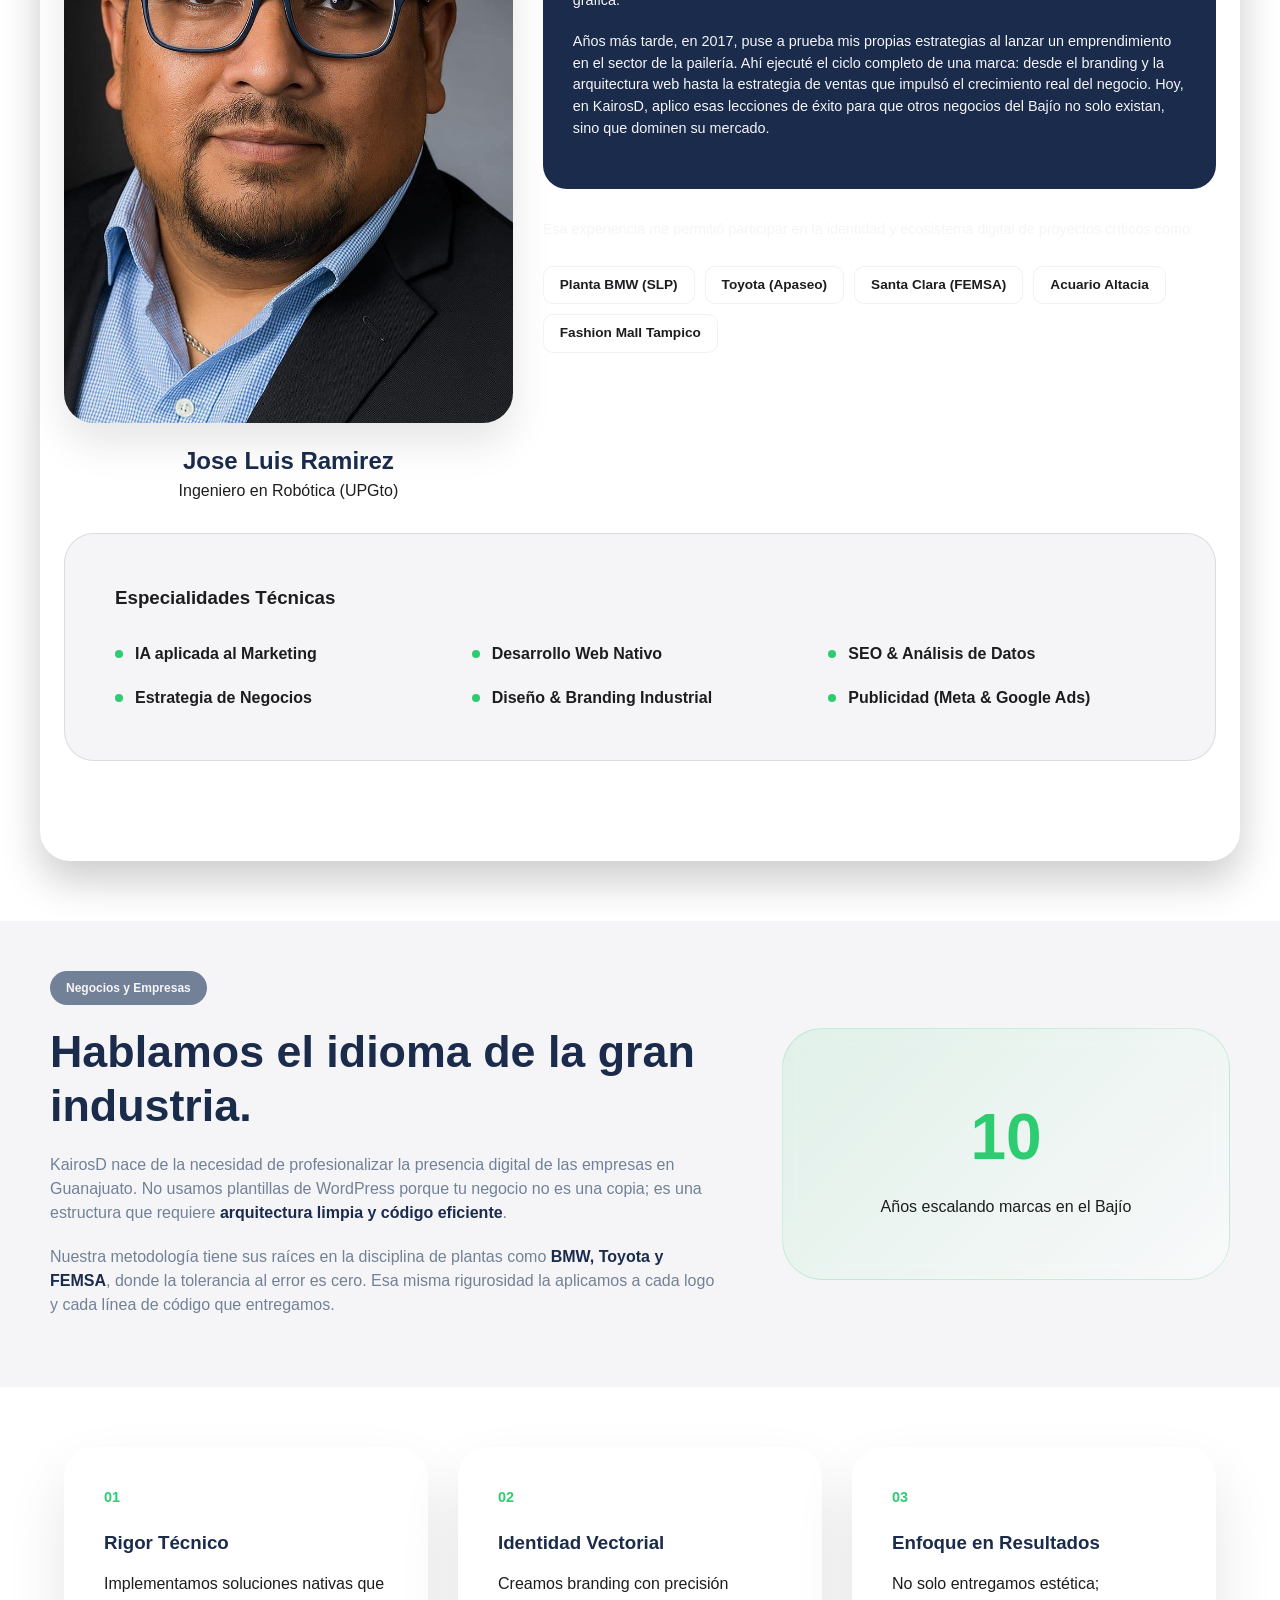
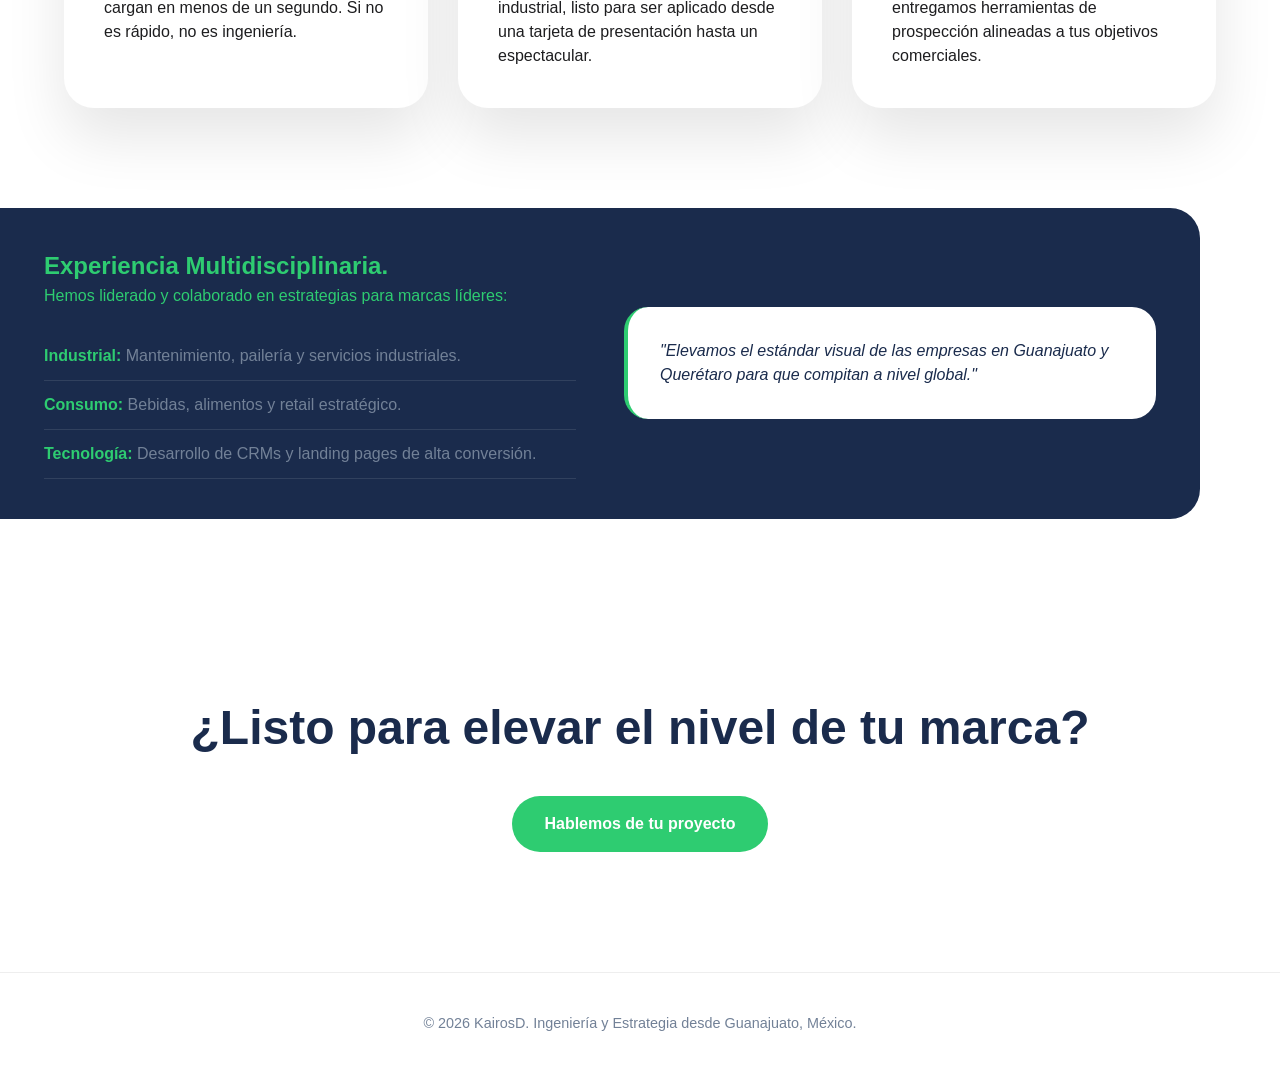
==== commit 64d0a4bf: "pagina nosotros" ====
--- a/nosotros.html
+++ b/nosotros.html
@@ -65,7 +65,7 @@
             </div>
 
             <div class="impact-box">
-                <p>Nuestro objetivo es que cada peso rinda frutos: mejores empleos y marcas que perduren en <strong>Guanajuato y el Bajío.</strong></p>
+                <p>Nuestro objetivo es que cada peso rinda frutos: Marcas que perduren en <strong>Guanajuato y el Bajío.</strong></p>
             </div>
         </div>
     </div>
@@ -124,8 +124,8 @@
                 <div class="manifesto-text reveal">
                     <span class="badge">Negocios y Empresas</span>
                     <h2>Hablamos el idioma de la gran industria.</h2>
-                    <p>KairosD nace de la necesidad de profesionalizar la presencia digital en Guanajuato. No usamos plantillas de WordPress porque tu negocio no es una copia; es una estructura que requiere <strong>arquitectura limpia y código eficiente</strong>.</p>
-                    <p>Nuestra metodología tiene sus raíces en la disciplina de plantas como <strong>BMW, Toyota y DEACERO</strong>, donde la tolerancia al error es cero. Esa misma rigurosidad la aplicamos a cada logo y cada línea de código que entregamos.</p>
+                    <p>KairosD nace de la necesidad de profesionalizar la presencia digital de las empresas en Guanajuato. No usamos plantillas de WordPress porque tu negocio no es una copia; es una estructura que requiere <strong>arquitectura limpia y código eficiente</strong>.</p>
+                    <p>Nuestra metodología tiene sus raíces en la disciplina de plantas como <strong>BMW, Toyota y FEMSA</strong>, donde la tolerancia al error es cero. Esa misma rigurosidad la aplicamos a cada logo y cada línea de código que entregamos.</p>
                 </div>
                 <div class="manifesto-visual reveal">
                     <div class="glass-box">
@@ -163,13 +163,13 @@
                         <h2 style="color: var(--accent);">Experiencia Multidisciplinaria.</h2>
                         <p style="color: var(--accent);">Hemos liderado y colaborado en estrategias para marcas líderes:</p>
                         <ul class="auth-list" style="color: var(--secondary);">
-                            <li><strong style="color: var(--accent);">Industrial:</strong> Mantenimiento, pailería y servicios Tier 1.</li>
-                            <li><strong style="color: var(--accent);">Consumo:</strong> Bebidas, alimentos y retail estratégico (MasterLab).</li>
+                            <li><strong style="color: var(--accent);">Industrial:</strong> Mantenimiento, pailería y servicios industriales.</li>
+                            <li><strong style="color: var(--accent);">Consumo:</strong> Bebidas, alimentos y retail estratégico.</li>
                             <li><strong style="color: var(--accent);">Tecnología:</strong> Desarrollo de CRMs y landing pages de alta conversión.</li>
                         </ul>
                     </div>
                     <div class="auth-quote reveal" style="border-left: 4px solid var(--accent); background: white;">
-                        <p style="color: var(--primary);">"Elevamos el estándar visual de las empresas en Villagrán y Celaya para que compitan a nivel global."</p>
+                        <p style="color: var(--primary);">"Elevamos el estándar visual de las empresas en Guanajuato y Querétaro para que compitan a nivel global."</p>
                     </div>
                 </div>
             </div>
--- a/assets/css/style.css
+++ b/assets/css/style.css
@@ -14,7 +14,7 @@
 }
 
 body {
-    font-family: 'Inter', -apple-system, sans-serif;
+    font-family: 'Montserrat', sans-serif;
     color: var(--text-dark);
     background-color: var(--white);
     line-height: 1.5;
@@ -245,11 +245,18 @@
     text-align: center; 
 }
 
+.glass-card h2{ 
+    padding: 15px;
+    font-size: 2rem;
+    color: var(--primary);
+    font-family: 'Montserrat', sans-serif;
+}
+
 .tech-stack { 
     display: flex; 
     justify-content: center; 
     align-items: center; 
-    gap: 20px; 
+    gap: 10px; 
     margin-top: 40px; 
     flex-wrap: wrap; 
 }
@@ -261,7 +268,7 @@
         filter: grayscale(100%); 
     }
     50% { 
-        transform: scale(1.3); 
+        transform: scale(1.4); 
         opacity: 1; 
         filter: grayscale(0%); 
     }
@@ -296,13 +303,14 @@
 /* --- SECCIÓN DE SERVICIOS --- */
 .services-summary{
     background-color: var(--white);
-    padding: 30px 40px;
+    padding: 30px 0;
+    overflow: hidden;
 }
 
 .service-grid { 
     display: grid; 
-    grid-template-columns: repeat(auto-fit, minmax(320px, 1fr)); 
-    gap: 32px; 
+    grid-template-columns: repeat(auto-fit, minmax(280px, 1fr)); 
+    gap: 24px; 
     padding: 10px 0; 
 }
 
@@ -324,13 +332,13 @@
 }
 
 .service-image {
-    width: 100%; 
+    width: 80%; 
     aspect-ratio: 1 / 1; 
-    margin-bottom: 24px; 
     border-radius: 20px;
     overflow: hidden; 
     position: relative; 
     background-color: var(--white); 
+    margin: 0 auto 24px auto;
     display: flex; 
     justify-content: center; 
     align-items: center;
@@ -457,7 +465,9 @@
 }
 
 .feature-item:hover { 
-    transform: translateY(-5px); 
+    transform: translateY(20px);
+    box-shadow: 0 30px 60px rgba(0, 0, 0, 0.233);
+    border-radius: 20px;
 }
 
 .feature-item:hover .feature-line { 
@@ -467,7 +477,13 @@
 
 /* --- AUTHORITY & FOOTER --- */
 .authority { 
-    background: var(--primary); 
+    /* El degradado va PRIMERO, luego la URL de la imagen */
+    background: linear-gradient(rgba(26, 43, 76, 0.8), rgba(26, 43, 76, 0.8)), url('assets/img/webcode.png'); 
+    
+    background-size: cover;       /* Ajusta la foto para llenar todo el espacio */
+    background-position: center;  /* Centra la imagen */
+    background-attachment: fixed; /* Opcional: crea un efecto Parallax muy elegante */
+    
     color: white; 
     padding: 80px 0; 
 }
@@ -566,7 +582,7 @@
 .manifesto-text p {
     color: var(--secondary);
     margin-bottom: 20px;
-    font-size: 1.1rem;
+    font-size: 1rem;
 }
 
 .glass-box {
@@ -1017,7 +1033,6 @@
         background: transparent; /* Opcional: para que se vea más integrado en móvil */
     }
 
-
 }
 
 @media (max-width: 900px) {
